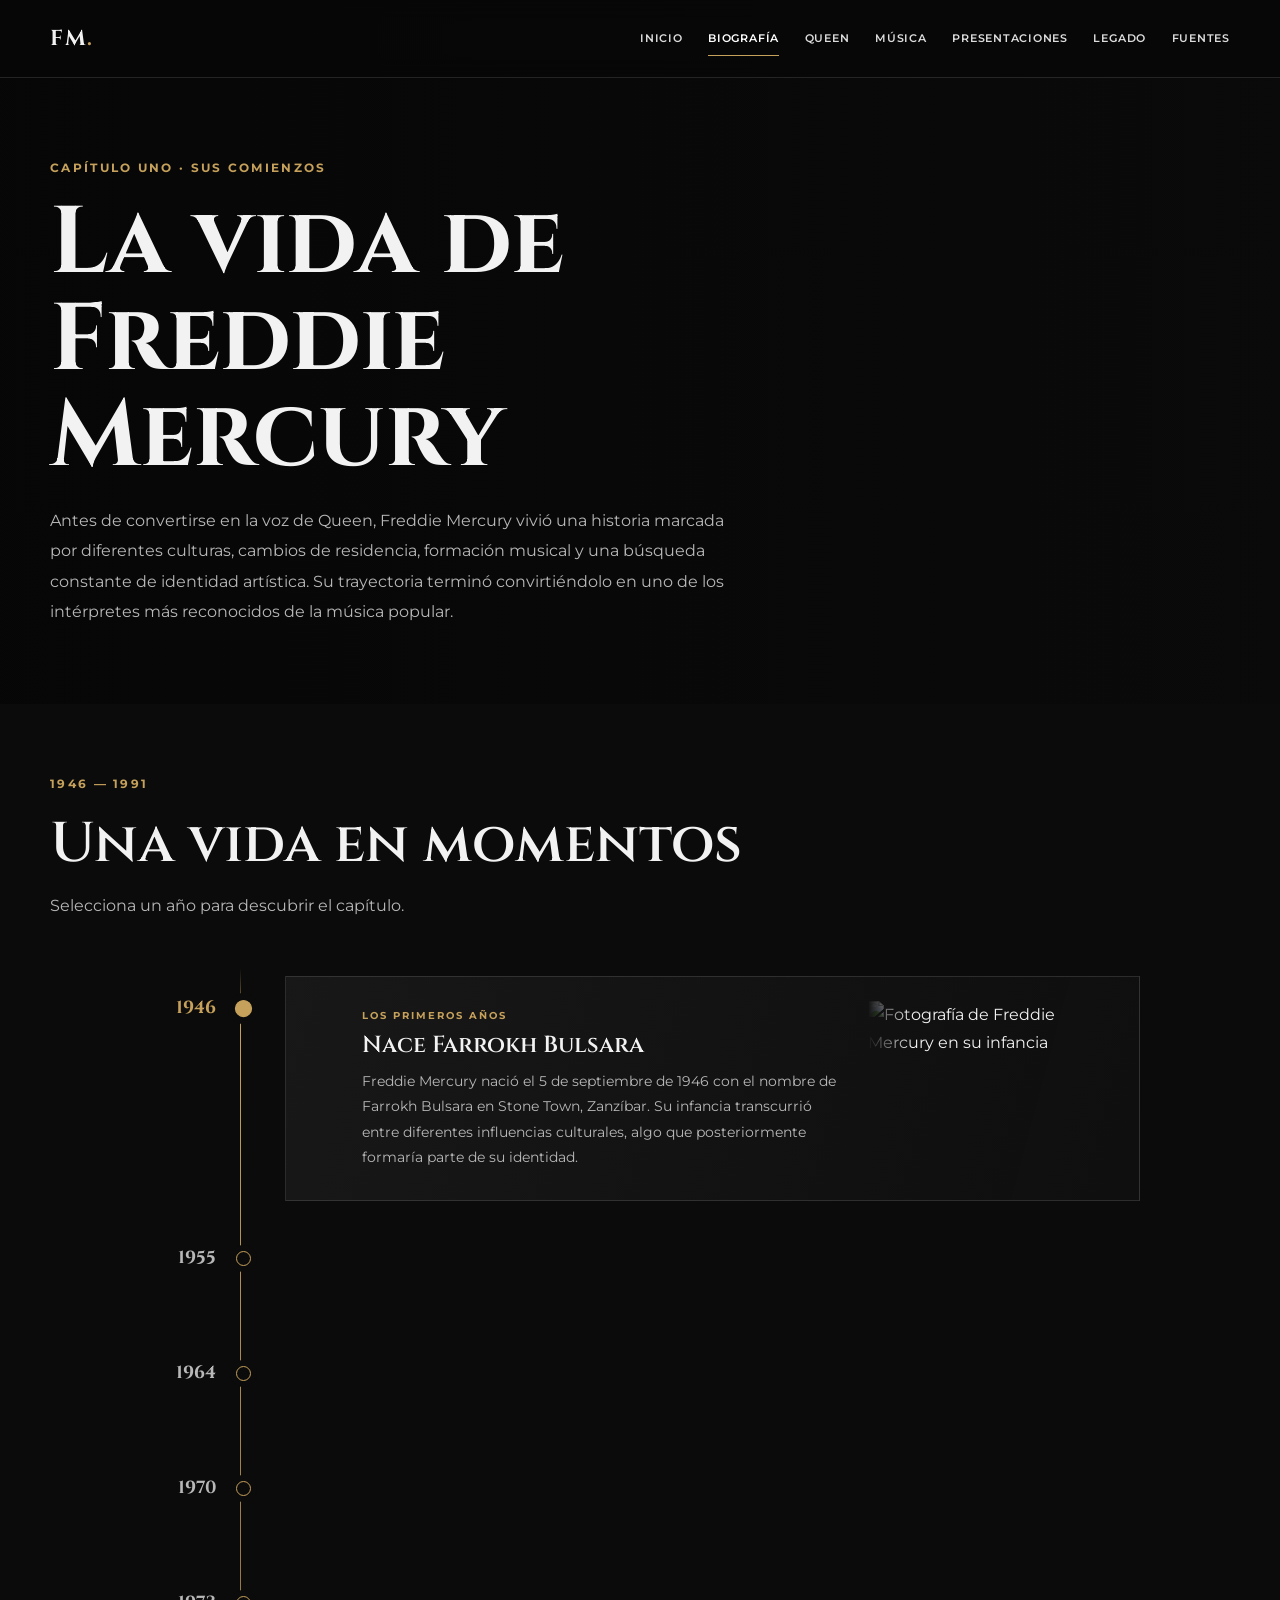
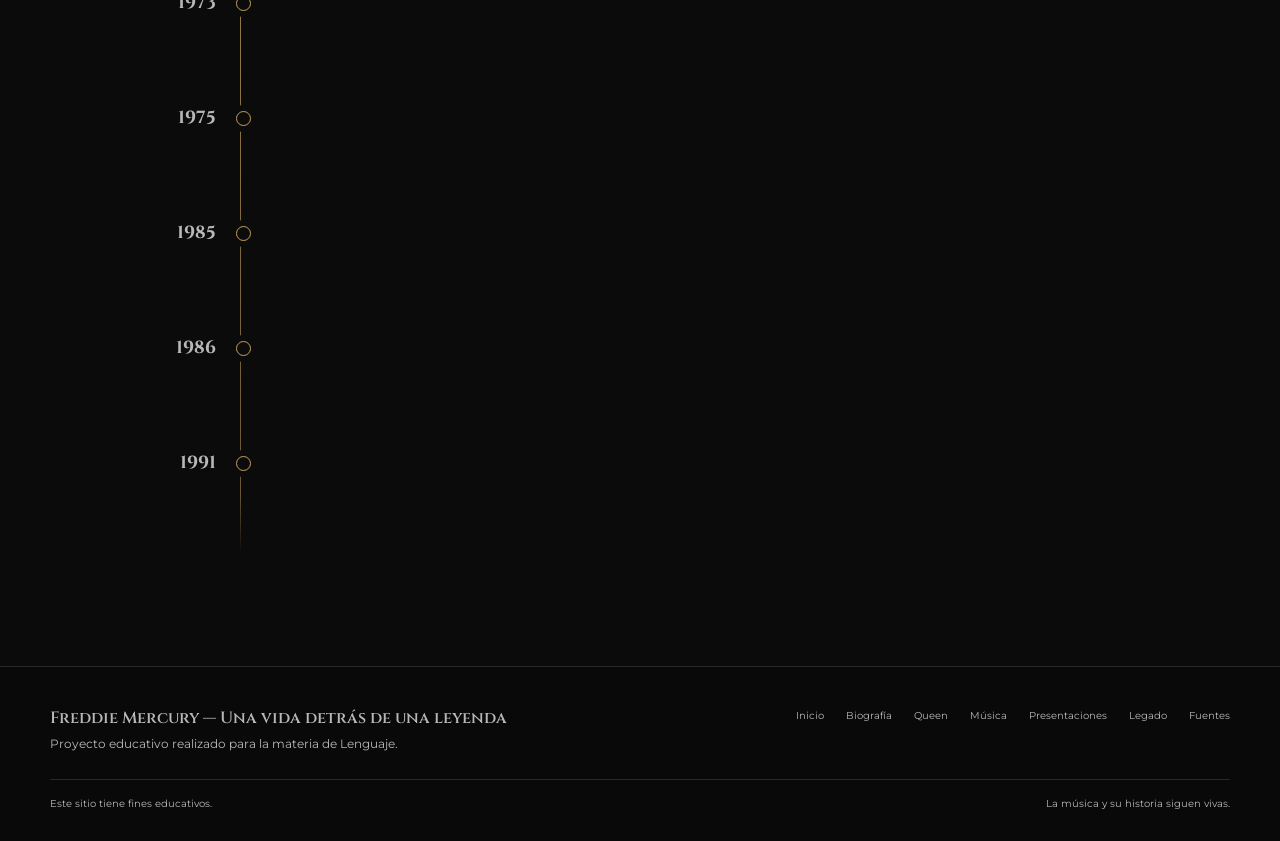
==== pages/biografia.html @ da87c364 "pagina web blog" ====
<!doctype html>
<html lang="es"><head><meta charset="utf-8"><meta name="viewport" content="width=device-width, initial-scale=1"><meta name="description" content="Línea de tiempo de la vida de Freddie Mercury."><meta name="theme-color" content="#0b0b0b"><title>Biografía — Freddie Mercury</title>
<link rel="preconnect" href="https://fonts.googleapis.com"><link rel="preconnect" href="https://fonts.gstatic.com" crossorigin><link href="https://fonts.googleapis.com/css2?family=Cinzel:wght@500;600;700&family=Montserrat:wght@400;500;600;700&display=swap" rel="stylesheet"><link rel="stylesheet" href="../css/styles.css"><script src="../js/main.js" defer></script></head>
<body><header class="site-header"><a class="brand" href="../index.html" aria-label="Freddie Mercury, inicio">FM<span>.</span></a><div data-site-nav></div></header><main>
<section class="page-hero biography-bg"><div class="page-heading reveal"><p class="eyebrow">Capítulo uno · Sus comienzos</p><h1>La vida de<br>Freddie Mercury</h1><p>Antes de convertirse en la voz de Queen, Freddie Mercury vivió una historia marcada por diferentes culturas, cambios de residencia, formación musical y una búsqueda constante de identidad artística. Su trayectoria terminó convirtiéndolo en uno de los intérpretes más reconocidos de la música popular.</p></div></section>
<section class="section-wrap timeline-section"><div class="section-heading reveal"><p class="eyebrow">1946 — 1991</p><h2>Una vida en momentos</h2><p>Selecciona un año para descubrir el capítulo.</p></div><div class="timeline" data-timeline>
<article class="timeline-item active" id="year-1946"><button class="timeline-year" aria-expanded="true" aria-controls="story-1946"><span>1946</span><i></i></button><div class="timeline-card" id="story-1946"><div><p class="eyebrow">Los primeros años</p><h3>Nace Farrokh Bulsara</h3><p>Freddie Mercury nació el 5 de septiembre de 1946 con el nombre de Farrokh Bulsara en Stone Town, Zanzíbar. Su infancia transcurrió entre diferentes influencias culturales, algo que posteriormente formaría parte de su identidad.</p></div><img src="https://encrypted-tbn0.gstatic.com/images?q=tbn:ANd9GcTuv9J-8vwOEw9j9x32answrIdRRxtMVS_OIFFk7UkmCzUYGKcxBehm8kA&amp;s=10" alt="Fotografía de Freddie Mercury en su infancia" loading="lazy"></div></article>
<article class="timeline-item" id="year-1955"><button class="timeline-year" aria-expanded="false" aria-controls="story-1955"><span>1955</span><i></i></button><div class="timeline-card" id="story-1955"><div><p class="eyebrow">La música comienza</p><h3>Comienza su formación musical</h3><p>Durante su infancia comenzó a desarrollar sus capacidades musicales y recibió formación en piano. La música comenzó a ocupar un lugar importante en su vida y posteriormente se convirtió en una de las bases de su carrera artística.</p></div><img src="https://encrypted-tbn0.gstatic.com/images?q=tbn:ANd9GcTuv9J-8vwOEw9j9x32answrIdRRxtMVS_OIFFk7UkmCzUYGKcxBehm8kA&amp;s=10" alt="Freddie Mercury durante su niñez" loading="lazy"></div></article>
<article class="timeline-item" id="year-1964"><button class="timeline-year" aria-expanded="false" aria-controls="story-1964"><span>1964</span><i></i></button><div class="timeline-card" id="story-1964"><div><p class="eyebrow">Un nuevo comienzo</p><h3>Su familia se establece en Inglaterra</h3><p>La familia Bulsara se trasladó a Inglaterra. Este cambio sería fundamental para el futuro de Freddie, ya que allí entraría en contacto con una escena musical que le permitiría desarrollar progresivamente su carrera.</p></div><img src="https://i.pinimg.com/736x/26/9d/c4/269dc4334ac54cd4ecaa80ecb3d7bc37.jpg" alt="Freddie Mercury junto a su familia" loading="lazy"></div></article>
<article class="timeline-item" id="year-1970"><button class="timeline-year" aria-expanded="false" aria-controls="story-1970"><span>1970</span><i></i></button><div class="timeline-card" id="story-1970"><div><p class="eyebrow">Una banda toma forma</p><h3>Nace Queen</h3><p>Freddie Mercury se incorporó al proyecto musical formado alrededor de Brian May y Roger Taylor. La agrupación adoptó finalmente el nombre Queen, iniciando una de las historias más importantes del rock.</p></div><img src="https://cloudfront-us-east-1.images.arcpublishing.com/infobae/IU46VWJWFNFFJIG2XIALBLRCHU.jpg" alt="Queen en sus primeros años" loading="lazy"></div></article>
<article class="timeline-item" id="year-1973"><button class="timeline-year" aria-expanded="false" aria-controls="story-1973"><span>1973</span><i></i></button><div class="timeline-card" id="story-1973"><div><p class="eyebrow">El comienzo discográfico</p><h3>Primer álbum</h3><p>Queen publicó su primer álbum de estudio, titulado <em>Queen</em>. El lanzamiento marcó el comienzo de su carrera discográfica y permitió que la banda comenzara a construir una identidad musical propia.</p></div><img src="https://encrypted-tbn0.gstatic.com/images?q=tbn:ANd9GcT2sAYdNhcBcxao5I2T9Xn78HWLhpvCE22-1MF_5GREaBDpSTPDvWKkpMo&amp;s=10" alt="Imagen relacionada con el primer álbum de Queen" loading="lazy"></div></article>
<article class="timeline-item" id="year-1975"><button class="timeline-year" aria-expanded="false" aria-controls="story-1975"><span>1975</span><i></i></button><div class="timeline-card" id="story-1975"><div><p class="eyebrow">Una composición única</p><h3>Bohemian Rhapsody</h3><p>Queen publicó <em>Bohemian Rhapsody</em>, una composición de estructura poco convencional que combinaba diferentes estilos musicales. La canción se convirtió en uno de los mayores éxitos de la banda y en una de las obras más reconocidas asociadas con Freddie Mercury.</p></div><img src="https://i.ytimg.com/vi/fJ9rUzIMcZQ/hqdefault.jpg" alt="Queen en la portada del video de Bohemian Rhapsody" loading="lazy"></div></article>
<article class="timeline-item" id="year-1985"><button class="timeline-year" aria-expanded="false" aria-controls="story-1985"><span>1985</span><i></i></button><div class="timeline-card" id="story-1985"><div><p class="eyebrow">Wembley · Live Aid</p><h3>Una actuación inolvidable</h3><p>Queen participó en Live Aid en el estadio de Wembley. La actuación de aproximadamente 21 minutos se convirtió en uno de los momentos más recordados de la historia de la banda y destacó especialmente por la capacidad de Freddie para conectar con el público.</p></div><img src="https://guitar.com/wp-content/uploads/2023/01/Queen-Live-Aid-Concert@2000x1500.jpg" alt="Freddie Mercury actuando con Queen en Live Aid" loading="lazy"></div></article>
<article class="timeline-item" id="year-1986"><button class="timeline-year" aria-expanded="false" aria-controls="story-1986"><span>1986</span><i></i></button><div class="timeline-card" id="story-1986"><div><p class="eyebrow">Magic Tour</p><h3>Último concierto con Queen</h3><p>Queen realizó su última gira con Freddie Mercury. La última presentación de aquella gira tuvo lugar en Knebworth Park. Después de esta etapa, Freddie no volvería a realizar otra gira de conciertos con Queen.</p></div><img src="https://encrypted-tbn0.gstatic.com/images?q=tbn:ANd9GcRKRhQ-lppSRh1DiRWNTt7oB8jzw0AWUL5Ad1u2-IH9EVQwreqCIHTACNQ&amp;s=10" alt="Queen durante su última gira con Freddie Mercury" loading="lazy"></div></article>
<article class="timeline-item" id="year-1991"><button class="timeline-year" aria-expanded="false" aria-controls="story-1991"><span>1991</span><i></i></button><div class="timeline-card" id="story-1991"><div><p class="eyebrow">La huella permanece</p><h3>Fallece Freddie Mercury</h3><p>Freddie Mercury falleció el 24 de noviembre de 1991 en Londres. Su muerte puso fin a su vida, pero no a su influencia. Su música y su figura continuaron alcanzando nuevas generaciones.</p></div><img src="https://www.infobae.com/resizer/v2/https%3A%2F%2Fs3.amazonaws.com%2Farc-wordpress-client-uploads%2Finfobae-wp%2Fwp-content%2Fuploads%2F2019%2F09%2F02141523%2FFreddie-Mercury-en-el-jardin-de-su-mansion-en-Londres-1920-1.jpg?auth=6a0482cc2444c675bcfed53c2877113beccd6bb50302d65e747da6fe67dc6026&amp;smart=true&amp;width=1200&amp;height=900&amp;quality=85" alt="Freddie Mercury en el jardín de su casa en Londres" loading="lazy"></div></article>
</div></section></main><div data-site-footer></div></body></html>
---- css/styles.css ----
/* RESET */
*,*::before,*::after{box-sizing:border-box}html{scroll-behavior:smooth;scroll-padding-top:90px}body{margin:0;background:#0b0b0b;color:#f2f2f2;font-family:'Montserrat',Arial,sans-serif;font-size:16px;line-height:1.75}img{display:block;max-width:100%}button,a{font:inherit}a{color:inherit;text-decoration:none}button{color:inherit}::selection{background:#c6a15b;color:#0b0b0b}
/* VARIABLES */
:root{--bg-main:#0b0b0b;--bg-secondary:#151515;--bg-card:rgba(20,20,20,.88);--text-main:#f2f2f2;--text-muted:#b8b8b8;--white:#fff;--accent:#c6a15b;--border:rgba(255,255,255,.12);--header-height:78px;--serif:'Cinzel',Georgia,serif;--sans:'Montserrat',Arial,sans-serif;--content:1180px}
/* GLOBAL */
.section-wrap{width:min(var(--content),calc(100% - 64px));margin-inline:auto;padding-block:112px}.eyebrow{color:var(--accent);font-size:.72rem;font-weight:700;letter-spacing:.2em;text-transform:uppercase;margin:0 0 18px}.section-heading{max-width:720px;margin-bottom:48px}.section-heading h2,.queen-copy h2{font:600 clamp(2rem,4.5vw,3.5rem)/1.15 var(--serif);margin:0 0 16px}.section-heading>p:last-child{color:var(--text-muted);margin:0}.button{display:inline-flex;align-items:center;justify-content:center;gap:18px;min-height:52px;padding:12px 22px;border:1px solid transparent;text-transform:uppercase;letter-spacing:.09em;font-size:.72rem;font-weight:700;transition:background .25s,border-color .25s,color .25s,transform .25s}.button:hover{transform:translateY(-2px)}.button-primary{background:var(--accent);color:#111}.button-primary:hover{background:#ddbd7d}.button-outline{border-color:rgba(198,161,91,.6);color:var(--accent)}.button-outline:hover{background:var(--accent);color:#111}.text-link{display:inline-flex;gap:10px;align-items:center;color:var(--accent);font-size:.78rem;font-weight:700;letter-spacing:.04em}.text-link span{transition:transform .2s}.text-link:hover span{transform:translate(3px,-3px)}.sr-only{position:absolute;width:1px;height:1px;padding:0;margin:-1px;overflow:hidden;clip:rect(0,0,0,0);white-space:nowrap;border:0}
/* TYPOGRAPHY */
h1,h2,h3,p{margin-top:0}h1,h2,h3{font-family:var(--serif);font-weight:600;line-height:1.15}p{color:var(--text-muted)}
/* NAVBAR */
.site-header{height:var(--header-height);position:fixed;inset:0 0 auto;z-index:10;display:flex;align-items:center;justify-content:space-between;padding:0 max(32px,calc((100vw - var(--content))/2));border-bottom:1px solid rgba(255,255,255,.12);background:rgba(8,8,8,.72);backdrop-filter:blur(12px)}.brand{font:700 1.35rem var(--serif);letter-spacing:.08em}.brand span{color:var(--accent)}.site-nav{display:flex;align-items:center;gap:clamp(14px,2vw,30px)}.site-nav a{position:relative;color:#ddd;font-size:.68rem;font-weight:600;letter-spacing:.07em;text-transform:uppercase;padding-block:10px;transition:color .2s}.site-nav a::after{content:"";position:absolute;left:0;right:100%;bottom:2px;height:1px;background:var(--accent);transition:right .25s}.site-nav a:hover,.site-nav a[aria-current="page"]{color:var(--white)}.site-nav a:hover::after,.site-nav a[aria-current="page"]::after{right:0}.menu-toggle{display:none;width:46px;height:46px;border:1px solid var(--border);background:transparent;cursor:pointer;align-items:center;justify-content:center;flex-direction:column;gap:5px}.menu-toggle span{width:19px;height:1px;background:white;transition:transform .2s,opacity .2s}.menu-toggle[aria-expanded="true"] span:first-child{transform:translateY(3px) rotate(45deg)}.menu-toggle[aria-expanded="true"] span:nth-child(2){opacity:0}.menu-toggle[aria-expanded="true"] span:last-child{transform:translateY(-9px) rotate(-45deg)}
/* HERO */
.full-bleed{min-height:100svh}.hero{position:relative;isolation:isolate;display:flex;align-items:center;padding:calc(var(--header-height) + 70px) max(32px,calc((100vw - var(--content))/2)) 100px;background-image:linear-gradient(90deg,rgba(5,5,5,.88) 0%,rgba(5,5,5,.60) 44%,rgba(5,5,5,.14) 100%),linear-gradient(0deg,rgba(5,5,5,.42),transparent 40%),url('https://w.wallhaven.cc/full/47/wallhaven-47jxp3.jpg');background-size:cover;background-position:center 36%}.hero-content{max-width:650px}.hero h1{font:700 clamp(4rem,8vw,7.1rem)/.98 var(--serif);letter-spacing:.025em;margin:0}.hero-subtitle{color:var(--white);font:500 clamp(1.15rem,2vw,1.55rem) var(--serif);margin:24px 0 16px}.hero-copy{max-width:570px;font-size:1rem;line-height:1.9;margin-bottom:28px;color:#d0d0d0}.scroll-cue{position:absolute;bottom:32px;left:50%;transform:translateX(-50%);display:flex;align-items:center;gap:12px;color:#ddd;font-size:.63rem;letter-spacing:.12em;text-transform:uppercase}.scroll-cue span{height:34px;width:20px;border:1px solid rgba(255,255,255,.65);border-radius:20px;position:relative}.scroll-cue span::after{content:"";position:absolute;top:6px;left:8px;width:2px;height:6px;background:var(--accent);animation:scroll-dot 1.5s infinite}.home-intro{padding-block:100px 120px}.home-intro h2{font:600 clamp(2.2rem,5vw,4.1rem)/1.15 var(--serif);margin-bottom:18px}.home-intro>p:not(.eyebrow){max-width:630px}.journey-links{display:grid;grid-template-columns:repeat(5,1fr);margin-top:48px;border-top:1px solid var(--border);border-bottom:1px solid var(--border)}.journey-links a{padding:22px 16px 22px 0;border-right:1px solid var(--border);font:500 .9rem var(--serif);display:grid;gap:8px;transition:color .2s,background .2s}.journey-links a:not(:first-child){padding-left:16px}.journey-links a:last-child{border:0}.journey-links a:hover{color:var(--accent);background:rgba(255,255,255,.025)}.journey-links span{color:var(--accent);font:700 .65rem var(--sans);letter-spacing:.12em}.journey-links b{font:400 1rem var(--sans);color:var(--accent)}
/* PAGE HERO */
.page-hero{min-height:620px;display:flex;align-items:flex-end;position:relative;isolation:isolate;padding:calc(var(--header-height) + 80px) max(32px,calc((100vw - var(--content))/2)) 76px;background-size:cover;background-position:center 38%}.page-hero::before{content:"";position:absolute;z-index:-1;inset:0;background:linear-gradient(90deg,rgba(6,6,6,.9),rgba(6,6,6,.46) 65%,rgba(6,6,6,.25)),linear-gradient(0deg,#0b0b0b 0%,transparent 45%)}.page-heading{max-width:800px}.page-heading h1{font:700 clamp(3.5rem,7.4vw,6.2rem)/1.02 var(--serif);margin:0 0 20px}.page-heading>p:last-child{max-width:680px;font-size:1rem;line-height:1.9;margin:0}.biography-bg{background-image:url('https://w.wallhaven.cc/full/47/wallhaven-47jxp3.jpg')}.queen-bg{background-image:url('https://w.wallhaven.cc/full/p2/wallhaven-p2gylm.jpg')}.music-bg{background-image:url('https://w.wallhaven.cc/full/5d/wallhaven-5d8y69.png')}.performance-bg{background-image:url('https://wallpapercave.com/wp/wp6620627.jpg')}.legacy-bg{background-image:url('https://w.wallhaven.cc/full/yj/wallhaven-yjrqwd.png')}.sources-bg{background-image:url('https://w.wallhaven.cc/full/47/wallhaven-47jxp3.jpg')}
/* TIMELINE */
.timeline-section{padding-top:70px}.timeline{position:relative;max-width:1000px;margin:0 auto;padding:8px 0}.timeline::before{content:"";position:absolute;top:0;bottom:0;left:100px;width:1px;background:linear-gradient(transparent,var(--accent) 5%,rgba(198,161,91,.5) 95%,transparent)}.timeline-item{position:relative;padding:0 0 25px 0;min-height:115px}.timeline-year{position:absolute;z-index:1;top:20px;left:0;width:111px;display:flex;align-items:center;justify-content:flex-end;gap:20px;border:0;background:none;padding:0 0 0 0;text-align:right;cursor:pointer}.timeline-year span{font:700 1.1rem var(--serif);color:var(--text-muted);transition:color .2s}.timeline-year i{flex:none;width:15px;height:15px;border:1px solid var(--accent);border-radius:50%;background:#0b0b0b;box-shadow:0 0 0 6px #0b0b0b;transition:background .2s,transform .2s}.timeline-year:hover span,.timeline-item.active .timeline-year span{color:var(--accent)}.timeline-item.active .timeline-year i{background:var(--accent);transform:scale(1.15)}.timeline-card{display:grid;grid-template-columns:1fr 245px;gap:28px;align-items:center;margin-left:145px;padding:0 26px;border:1px solid transparent;background:transparent;opacity:0;max-height:0;overflow:hidden;transform:translateY(-7px);transition:opacity .3s,transform .3s,max-height .35s,padding .3s,margin .3s}.timeline-item.active .timeline-card{opacity:1;max-height:380px;padding:24px 26px 24px 76px;border-color:var(--border);background:linear-gradient(105deg,rgba(24,24,24,.95),rgba(15,15,15,.85));transform:translateY(0)}.timeline-card .eyebrow{margin-bottom:8px;font-size:.63rem}.timeline-card h3{font-size:1.45rem;margin-bottom:10px}.timeline-card p:not(.eyebrow){font-size:.88rem;line-height:1.8;margin:0}.timeline-card img{height:175px;width:100%;object-fit:cover;filter:saturate(.78);mask-image:linear-gradient(90deg,transparent 0%,#000 18%,#000 82%,transparent 100%);-webkit-mask-image:linear-gradient(90deg,transparent 0%,#000 18%,#000 82%,transparent 100%)}
/* QUEEN */
.queen-section{padding-top:76px}.queen-layout{display:grid;grid-template-columns:.95fr 1.05fr;gap:70px;align-items:center}.queen-copy>p:not(.eyebrow){line-height:1.95}.queen-copy h2{margin-bottom:24px}.member-hint{font-size:.82rem;border-left:1px solid var(--accent);padding-left:14px;margin-top:28px}.member-grid{display:grid;grid-template-columns:repeat(2,minmax(125px,1fr));gap:25px 38px;max-width:390px;margin:0 auto 30px}.member-button{border:0;background:none;padding:0;display:grid;justify-items:center;gap:10px;cursor:pointer}.member-portrait{display:block;width:clamp(118px,13vw,164px);aspect-ratio:1;border-radius:50%;overflow:hidden;border:1px solid rgba(255,255,255,.35);box-shadow:0 12px 30px #0008;position:relative;transition:transform .25s,border-color .25s,box-shadow .25s}.member-portrait::after{content:"";position:absolute;inset:0;background:linear-gradient(145deg,rgba(255,255,255,.04),rgba(0,0,0,.45));transition:background .25s}.member-portrait img{width:100%;height:100%;object-fit:cover;filter:grayscale(.52) contrast(1.08);transition:filter .25s,transform .35s}.member-button:hover .member-portrait,.member-button.active .member-portrait{transform:translateY(-4px);border-color:var(--accent);box-shadow:0 12px 36px #000,0 0 0 4px rgba(198,161,91,.12)}.member-button:hover .member-portrait img,.member-button.active .member-portrait img{filter:grayscale(.12) contrast(1.08);transform:scale(1.04)}.member-name{font:600 .82rem var(--serif);letter-spacing:.1em;text-transform:uppercase;color:#ddd}.member-button.active .member-name{color:var(--accent)}.member-card{display:grid;grid-template-columns:140px 1fr;gap:22px;align-items:center;max-width:570px;margin:0 auto;padding:20px;background:var(--bg-card);border:1px solid var(--border);animation:card-in .32s ease both}.member-card>img{width:140px;height:155px;object-fit:cover;filter:saturate(.78)}.member-card .eyebrow{font-size:.62rem;margin-bottom:7px}.member-card h3{font-size:1.4rem;margin:0 0 8px}.member-card p:last-child{font-size:.8rem;line-height:1.7;margin:0}
/* MUSIC */
.music-section{padding-top:74px}.music-grid{display:grid;grid-template-columns:repeat(4,minmax(0,1fr));gap:16px}.music-card{min-height:275px;position:relative;padding:28px 23px;background:linear-gradient(145deg,rgba(35,35,35,.94),rgba(17,17,17,.96));border:1px solid var(--border);display:flex;flex-direction:column;justify-content:space-between;transition:transform .25s,border-color .25s}.music-card:hover{transform:translateY(-5px);border-color:rgba(198,161,91,.55)}.track-number{font:600 1.65rem var(--serif);color:var(--accent);opacity:.85}.music-card h2{font-size:1.15rem;margin:12px 0 12px}.music-card p{font-size:.78rem;line-height:1.75;margin-bottom:22px}.music-card .text-link{margin-top:auto;font-size:.67rem;text-transform:uppercase}
/* PERFORMANCES */
.performance-section{padding-top:76px}.performance-grid{display:grid;grid-template-columns:repeat(4,1fr);gap:14px;margin-bottom:80px}.feature-card{padding:25px 22px;border:1px solid var(--border);background:rgba(22,22,22,.75)}.feature-card>span{font:600 .8rem var(--serif);color:var(--accent)}.feature-card h3{font-size:1.35rem;margin:22px 0 10px}.feature-card p{font-size:.82rem;line-height:1.8;margin:0}.live-aid-card{display:grid;grid-template-columns:.9fr 1.1fr;background:#151515;border:1px solid rgba(198,161,91,.35);min-height:500px}.live-aid-image{background:url('https://guitar.com/wp-content/uploads/2023/01/Queen-Live-Aid-Concert@2000x1500.jpg') center/cover;min-height:350px;position:relative}.live-aid-image::after{content:"";position:absolute;inset:0;background:linear-gradient(90deg,transparent 55%,#151515)}.live-aid-copy{padding:42px 42px 40px 18px}.live-aid-copy h2{font-size:2.3rem;margin-bottom:15px}.live-aid-copy h2 span{color:var(--accent);font-size:1.15rem}.live-aid-copy>p:not(.eyebrow){font-size:.88rem;line-height:1.85}.live-aid-copy h3{font:600 .9rem var(--sans);margin:23px 0 10px}.song-list{display:grid;grid-template-columns:1fr 1fr;gap:4px 20px;list-style:none;margin:0 0 24px;padding:0;color:var(--text-muted);font-size:.78rem}.song-list li::before{content:"— ";color:var(--accent)}
/* LEGACY */
.legacy-section{padding-top:76px}.legacy-grid{display:grid;grid-template-columns:repeat(3,1fr);gap:15px}.legacy-card{padding:30px 27px;min-height:225px;border:1px solid var(--border);background:linear-gradient(145deg,#191919,#111)}.legacy-mark{color:var(--accent);font-size:1.4rem}.legacy-card h2{font-size:1.15rem;margin:21px 0 10px}.legacy-card p{font-size:.82rem;line-height:1.8;margin:0}.legacy-quote{margin-top:74px;padding:65px 30px;text-align:center;border-top:1px solid var(--border);border-bottom:1px solid var(--border);background:radial-gradient(ellipse at center,rgba(198,161,91,.09),transparent 70%)}.legacy-quote blockquote{font:600 clamp(2rem,5vw,3.7rem)/1.3 var(--serif);margin:0 auto 18px}.legacy-quote>p:last-child{max-width:600px;margin:0 auto}
/* SOURCES */
.sources-section{padding-top:65px}.sources-list{border-top:1px solid var(--border)}.source-item{padding:26px 0;border-bottom:1px solid var(--border);display:flex;align-items:center;justify-content:space-between;gap:30px}.source-item .eyebrow{font-size:.6rem;margin-bottom:8px}.source-item h2{font:600 1.15rem var(--serif);margin:0 0 5px}.source-item p:not(.eyebrow){font-size:.82rem;margin:0}.source-note{font-size:.78rem;margin-top:25px}
/* FOOTER */
.site-footer{border-top:1px solid var(--border);background:#090909;padding:40px max(32px,calc((100vw - var(--content))/2)) 28px}.footer-main{display:flex;align-items:flex-start;justify-content:space-between;gap:40px}.footer-title{font:600 1.02rem var(--serif);margin-bottom:5px}.footer-copy{font-size:.72rem;margin:0}.footer-nav{display:flex;flex-wrap:wrap;justify-content:flex-end;gap:9px 22px;max-width:560px}.footer-nav a{font-size:.65rem;color:var(--text-muted);transition:color .2s}.footer-nav a:hover{color:var(--accent)}.footer-bottom{display:flex;justify-content:space-between;border-top:1px solid var(--border);margin-top:25px;padding-top:15px;color:#777;font-size:.63rem}.footer-bottom p{margin:0;font-size:inherit}
/* ANIMATIONS */
.reveal{opacity:0;transform:translateY(16px);transition:opacity .65s ease,transform .65s ease}.reveal.is-visible{opacity:1;transform:translateY(0)}@keyframes scroll-dot{0%{opacity:0;transform:translateY(0)}35%{opacity:1}100%{opacity:0;transform:translateY(13px)}}@keyframes card-in{from{opacity:0;transform:translateY(8px)}to{opacity:1;transform:translateY(0)}}
/* RESPONSIVE */
@media(max-width:1100px){.site-nav{gap:13px}.site-nav a{font-size:.6rem}.queen-layout{gap:40px}.music-grid{grid-template-columns:repeat(2,minmax(0,1fr))}.timeline-card{grid-template-columns:1fr 210px}.performance-grid{grid-template-columns:repeat(2,1fr)}}
@media(max-width:820px){:root{--header-height:70px}.section-wrap{width:calc(100% - 48px);padding-block:84px}.site-header{padding-inline:24px}.menu-toggle{display:flex}.site-nav{display:none;position:absolute;top:calc(var(--header-height) - 1px);left:0;right:0;background:rgba(10,10,10,.98);padding:12px 24px 22px;border-bottom:1px solid var(--border);flex-direction:column;align-items:stretch;gap:0}.site-nav.is-open{display:flex}.site-nav a{font-size:.76rem;padding:12px 0}.site-nav a::after{display:none}.hero{padding-inline:8vw;background-position:59% center}.hero-content{max-width:570px}.hero h1{font-size:clamp(4rem,11vw,6rem)}.page-hero{min-height:560px;padding-inline:7vw}.journey-links{grid-template-columns:repeat(2,1fr)}.journey-links a:nth-child(2n){border-right:0;padding-left:16px}.journey-links a:last-child{grid-column:span 2;border-top:1px solid var(--border);padding-left:0}.queen-layout{grid-template-columns:1fr;gap:40px}.queen-copy{max-width:700px}.member-grid{max-width:450px}.member-portrait{width:clamp(130px,23vw,175px)}.live-aid-card{grid-template-columns:1fr}.live-aid-image{min-height:300px}.live-aid-image::after{background:linear-gradient(0deg,#151515,transparent 40%)}.live-aid-copy{padding:15px 30px 32px}.legacy-grid{grid-template-columns:repeat(2,1fr)}.footer-main{flex-direction:column}.footer-nav{justify-content:flex-start}}
@media(max-width:560px){body{font-size:15px}.section-wrap{width:calc(100% - 38px);padding-block:68px}.hero{min-height:92svh;padding:calc(var(--header-height) + 55px) 24px 100px;background-position:62% center;background-image:linear-gradient(90deg,rgba(5,5,5,.83),rgba(5,5,5,.45)),linear-gradient(0deg,rgba(5,5,5,.62),transparent 50%),url('https://w.wallhaven.cc/full/47/wallhaven-47jxp3.jpg')}.hero h1{font-size:clamp(3.3rem,14vw,4.5rem)}.hero-copy{font-size:.88rem;line-height:1.8}.scroll-cue{left:24px;transform:none}.home-intro h2{font-size:2rem}.journey-links{margin-top:32px}.journey-links a{font-size:.78rem;padding-block:17px}.page-hero{min-height:510px;padding:calc(var(--header-height) + 70px) 22px 52px;background-position:58% center}.page-heading h1{font-size:clamp(2.8rem,12vw,4rem)}.page-heading>p:last-child{font-size:.88rem}.timeline-section{padding-top:55px}.timeline::before{left:45px}.timeline-item{min-height:90px;padding-bottom:20px}.timeline-year{top:12px;width:91px;justify-content:flex-end;gap:18px}.timeline-year span{font-size:.94rem}.timeline-year i{width:13px;height:13px}.timeline-card{margin-left:0;padding:0 18px;grid-template-columns:1fr;gap:17px}.timeline-item.active .timeline-card{padding:65px 18px 18px;max-height:700px}.timeline-card img{grid-row:1;height:180px;mask-image:linear-gradient(0deg,transparent 0%,#000 18%,#000 85%,transparent 100%);-webkit-mask-image:linear-gradient(0deg,transparent 0%,#000 18%,#000 85%,transparent 100%)}.timeline-card>div{grid-row:2}.timeline-card h3{font-size:1.25rem}.timeline-card p:not(.eyebrow){font-size:.82rem}.music-grid{grid-template-columns:1fr;gap:12px}.music-card{min-height:238px;padding:24px}.music-card h2{font-size:1.2rem}.performance-grid{grid-template-columns:1fr 1fr;gap:10px;margin-bottom:55px}.feature-card{padding:19px 16px}.feature-card h3{font-size:1.12rem;margin:17px 0 8px}.feature-card p{font-size:.75rem}.live-aid-image{min-height:220px}.live-aid-copy{padding:10px 20px 25px}.live-aid-copy h2{font-size:1.8rem}.song-list{font-size:.72rem;gap:5px 12px}.legacy-grid{grid-template-columns:1fr}.legacy-card{min-height:0;padding:25px}.legacy-quote{margin-top:50px;padding:48px 10px}.source-item{align-items:flex-start;flex-direction:column;gap:16px}.source-item .button{width:100%;min-height:48px}.footer-main{gap:25px}.footer-nav{gap:8px 16px}.footer-bottom{gap:14px;flex-direction:column}.member-grid{gap:20px 14px}.member-card{grid-template-columns:90px 1fr;gap:14px;padding:14px}.member-card>img{width:90px;height:125px}.member-card h3{font-size:1.14rem}.member-card p:last-child{font-size:.74rem}}
@media(prefers-reduced-motion:reduce){html{scroll-behavior:auto}*,*::before,*::after{animation-duration:.01ms!important;animation-iteration-count:1!important;transition-duration:.01ms!important}.reveal{opacity:1;transform:none}}
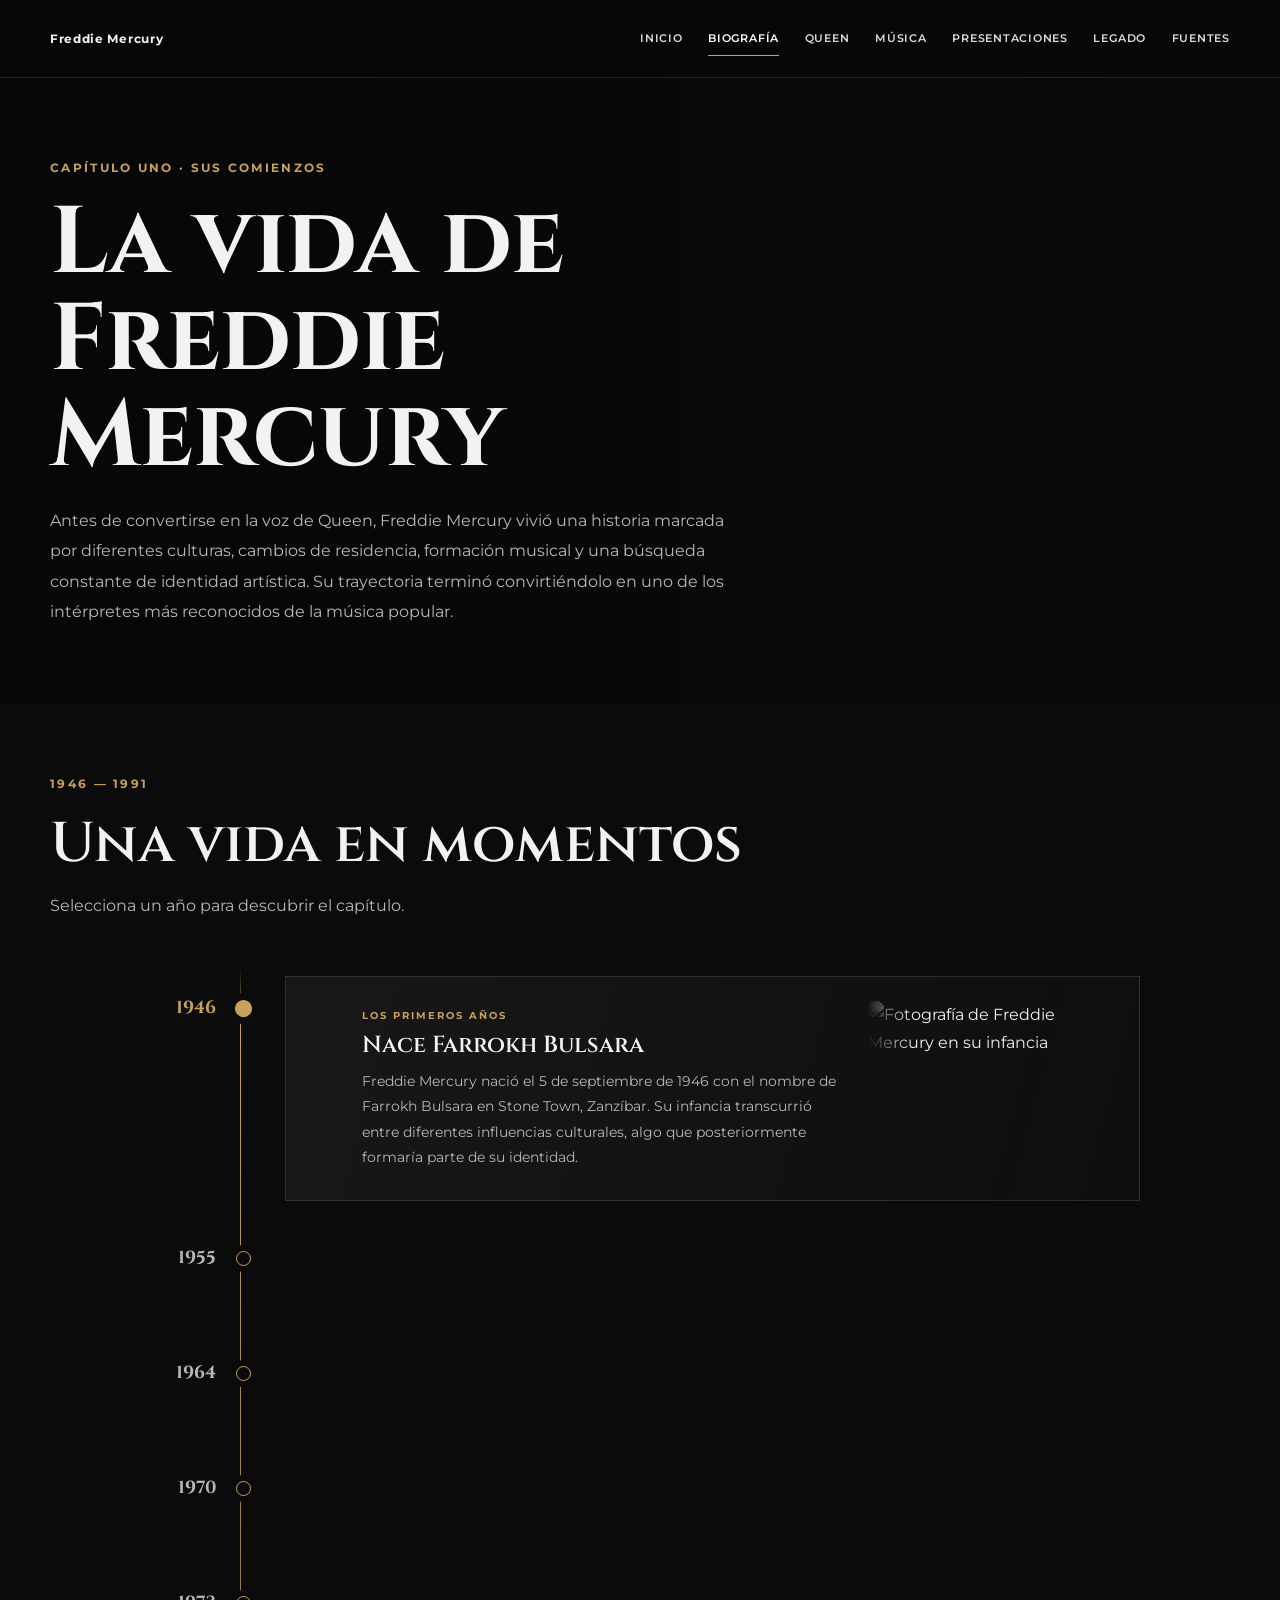
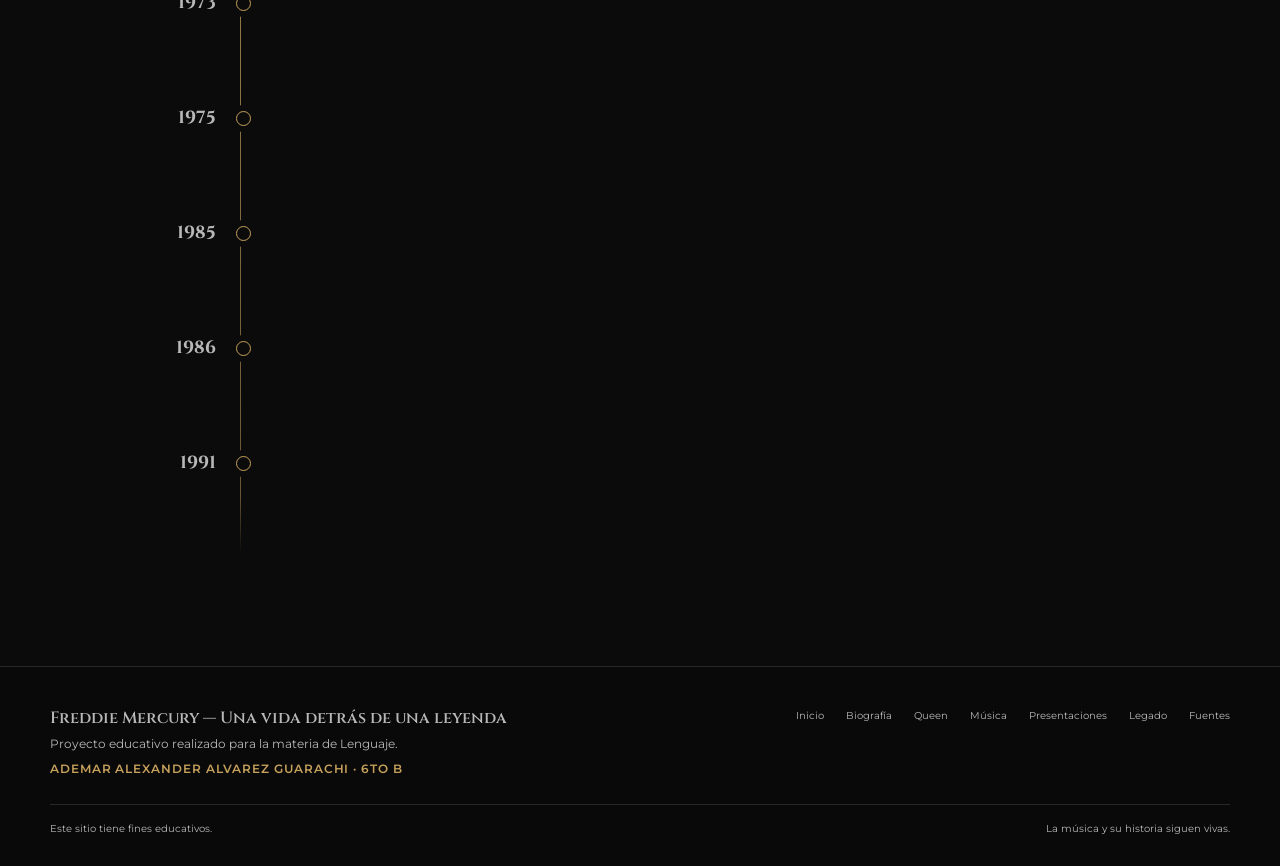
==== commit 952e2216: "CAMBIOS MENORES EN EL NOMBRE" ====
--- a/pages/biografia.html
+++ b/pages/biografia.html
@@ -1,7 +1,7 @@
 <!doctype html>
 <html lang="es"><head><meta charset="utf-8"><meta name="viewport" content="width=device-width, initial-scale=1"><meta name="description" content="Línea de tiempo de la vida de Freddie Mercury."><meta name="theme-color" content="#0b0b0b"><title>Biografía — Freddie Mercury</title>
 <link rel="preconnect" href="https://fonts.googleapis.com"><link rel="preconnect" href="https://fonts.gstatic.com" crossorigin><link href="https://fonts.googleapis.com/css2?family=Cinzel:wght@500;600;700&family=Montserrat:wght@400;500;600;700&display=swap" rel="stylesheet"><link rel="stylesheet" href="../css/styles.css"><script src="../js/main.js" defer></script></head>
-<body><header class="site-header"><a class="brand" href="../index.html" aria-label="Freddie Mercury, inicio">FM<span>.</span></a><div data-site-nav></div></header><main>
+<body><header class="site-header"><a class="brand" href="../index.html" aria-label="Freddie Mercury, inicio">Freddie Mercury</a><div data-site-nav></div></header><main>
 <section class="page-hero biography-bg"><div class="page-heading reveal"><p class="eyebrow">Capítulo uno · Sus comienzos</p><h1>La vida de<br>Freddie Mercury</h1><p>Antes de convertirse en la voz de Queen, Freddie Mercury vivió una historia marcada por diferentes culturas, cambios de residencia, formación musical y una búsqueda constante de identidad artística. Su trayectoria terminó convirtiéndolo en uno de los intérpretes más reconocidos de la música popular.</p></div></section>
 <section class="section-wrap timeline-section"><div class="section-heading reveal"><p class="eyebrow">1946 — 1991</p><h2>Una vida en momentos</h2><p>Selecciona un año para descubrir el capítulo.</p></div><div class="timeline" data-timeline>
 <article class="timeline-item active" id="year-1946"><button class="timeline-year" aria-expanded="true" aria-controls="story-1946"><span>1946</span><i></i></button><div class="timeline-card" id="story-1946"><div><p class="eyebrow">Los primeros años</p><h3>Nace Farrokh Bulsara</h3><p>Freddie Mercury nació el 5 de septiembre de 1946 con el nombre de Farrokh Bulsara en Stone Town, Zanzíbar. Su infancia transcurrió entre diferentes influencias culturales, algo que posteriormente formaría parte de su identidad.</p></div><img src="https://encrypted-tbn0.gstatic.com/images?q=tbn:ANd9GcTuv9J-8vwOEw9j9x32answrIdRRxtMVS_OIFFk7UkmCzUYGKcxBehm8kA&amp;s=10" alt="Fotografía de Freddie Mercury en su infancia" loading="lazy"></div></article>
--- a/css/styles.css
+++ b/css/styles.css
@@ -7,7 +7,7 @@
 /* TYPOGRAPHY */
 h1,h2,h3,p{margin-top:0}h1,h2,h3{font-family:var(--serif);font-weight:600;line-height:1.15}p{color:var(--text-muted)}
 /* NAVBAR */
-.site-header{height:var(--header-height);position:fixed;inset:0 0 auto;z-index:10;display:flex;align-items:center;justify-content:space-between;padding:0 max(32px,calc((100vw - var(--content))/2));border-bottom:1px solid rgba(255,255,255,.12);background:rgba(8,8,8,.72);backdrop-filter:blur(12px)}.brand{font:700 1.35rem var(--serif);letter-spacing:.08em}.brand span{color:var(--accent)}.site-nav{display:flex;align-items:center;gap:clamp(14px,2vw,30px)}.site-nav a{position:relative;color:#ddd;font-size:.68rem;font-weight:600;letter-spacing:.07em;text-transform:uppercase;padding-block:10px;transition:color .2s}.site-nav a::after{content:"";position:absolute;left:0;right:100%;bottom:2px;height:1px;background:var(--accent);transition:right .25s}.site-nav a:hover,.site-nav a[aria-current="page"]{color:var(--white)}.site-nav a:hover::after,.site-nav a[aria-current="page"]::after{right:0}.menu-toggle{display:none;width:46px;height:46px;border:1px solid var(--border);background:transparent;cursor:pointer;align-items:center;justify-content:center;flex-direction:column;gap:5px}.menu-toggle span{width:19px;height:1px;background:white;transition:transform .2s,opacity .2s}.menu-toggle[aria-expanded="true"] span:first-child{transform:translateY(3px) rotate(45deg)}.menu-toggle[aria-expanded="true"] span:nth-child(2){opacity:0}.menu-toggle[aria-expanded="true"] span:last-child{transform:translateY(-9px) rotate(-45deg)}
+.site-header{height:var(--header-height);position:fixed;inset:0 0 auto;z-index:10;display:flex;align-items:center;justify-content:space-between;padding:0 max(32px,calc((100vw - var(--content))/2));border-bottom:1px solid rgba(255,255,255,.12);background:rgba(8,8,8,.72);backdrop-filter:blur(12px)}.brand{font:700 clamp(.58rem,1vw,.78rem) var(--sans);letter-spacing:.055em;white-space:nowrap}.brand span{color:var(--accent)}.site-nav{display:flex;align-items:center;gap:clamp(14px,2vw,30px)}.site-nav a{position:relative;color:#ddd;font-size:.68rem;font-weight:600;letter-spacing:.07em;text-transform:uppercase;padding-block:10px;transition:color .2s}.site-nav a::after{content:"";position:absolute;left:0;right:100%;bottom:2px;height:1px;background:var(--accent);transition:right .25s}.site-nav a:hover,.site-nav a[aria-current="page"]{color:var(--white)}.site-nav a:hover::after,.site-nav a[aria-current="page"]::after{right:0}.menu-toggle{display:none;width:46px;height:46px;border:1px solid var(--border);background:transparent;cursor:pointer;align-items:center;justify-content:center;flex-direction:column;gap:5px}.menu-toggle span{width:19px;height:1px;background:white;transition:transform .2s,opacity .2s}.menu-toggle[aria-expanded="true"] span:first-child{transform:translateY(3px) rotate(45deg)}.menu-toggle[aria-expanded="true"] span:nth-child(2){opacity:0}.menu-toggle[aria-expanded="true"] span:last-child{transform:translateY(-9px) rotate(-45deg)}
 /* HERO */
 .full-bleed{min-height:100svh}.hero{position:relative;isolation:isolate;display:flex;align-items:center;padding:calc(var(--header-height) + 70px) max(32px,calc((100vw - var(--content))/2)) 100px;background-image:linear-gradient(90deg,rgba(5,5,5,.88) 0%,rgba(5,5,5,.60) 44%,rgba(5,5,5,.14) 100%),linear-gradient(0deg,rgba(5,5,5,.42),transparent 40%),url('https://w.wallhaven.cc/full/47/wallhaven-47jxp3.jpg');background-size:cover;background-position:center 36%}.hero-content{max-width:650px}.hero h1{font:700 clamp(4rem,8vw,7.1rem)/.98 var(--serif);letter-spacing:.025em;margin:0}.hero-subtitle{color:var(--white);font:500 clamp(1.15rem,2vw,1.55rem) var(--serif);margin:24px 0 16px}.hero-copy{max-width:570px;font-size:1rem;line-height:1.9;margin-bottom:28px;color:#d0d0d0}.scroll-cue{position:absolute;bottom:32px;left:50%;transform:translateX(-50%);display:flex;align-items:center;gap:12px;color:#ddd;font-size:.63rem;letter-spacing:.12em;text-transform:uppercase}.scroll-cue span{height:34px;width:20px;border:1px solid rgba(255,255,255,.65);border-radius:20px;position:relative}.scroll-cue span::after{content:"";position:absolute;top:6px;left:8px;width:2px;height:6px;background:var(--accent);animation:scroll-dot 1.5s infinite}.home-intro{padding-block:100px 120px}.home-intro h2{font:600 clamp(2.2rem,5vw,4.1rem)/1.15 var(--serif);margin-bottom:18px}.home-intro>p:not(.eyebrow){max-width:630px}.journey-links{display:grid;grid-template-columns:repeat(5,1fr);margin-top:48px;border-top:1px solid var(--border);border-bottom:1px solid var(--border)}.journey-links a{padding:22px 16px 22px 0;border-right:1px solid var(--border);font:500 .9rem var(--serif);display:grid;gap:8px;transition:color .2s,background .2s}.journey-links a:not(:first-child){padding-left:16px}.journey-links a:last-child{border:0}.journey-links a:hover{color:var(--accent);background:rgba(255,255,255,.025)}.journey-links span{color:var(--accent);font:700 .65rem var(--sans);letter-spacing:.12em}.journey-links b{font:400 1rem var(--sans);color:var(--accent)}
 /* PAGE HERO */
@@ -25,7 +25,7 @@
 /* SOURCES */
 .sources-section{padding-top:65px}.sources-list{border-top:1px solid var(--border)}.source-item{padding:26px 0;border-bottom:1px solid var(--border);display:flex;align-items:center;justify-content:space-between;gap:30px}.source-item .eyebrow{font-size:.6rem;margin-bottom:8px}.source-item h2{font:600 1.15rem var(--serif);margin:0 0 5px}.source-item p:not(.eyebrow){font-size:.82rem;margin:0}.source-note{font-size:.78rem;margin-top:25px}
 /* FOOTER */
-.site-footer{border-top:1px solid var(--border);background:#090909;padding:40px max(32px,calc((100vw - var(--content))/2)) 28px}.footer-main{display:flex;align-items:flex-start;justify-content:space-between;gap:40px}.footer-title{font:600 1.02rem var(--serif);margin-bottom:5px}.footer-copy{font-size:.72rem;margin:0}.footer-nav{display:flex;flex-wrap:wrap;justify-content:flex-end;gap:9px 22px;max-width:560px}.footer-nav a{font-size:.65rem;color:var(--text-muted);transition:color .2s}.footer-nav a:hover{color:var(--accent)}.footer-bottom{display:flex;justify-content:space-between;border-top:1px solid var(--border);margin-top:25px;padding-top:15px;color:#777;font-size:.63rem}.footer-bottom p{margin:0;font-size:inherit}
+.site-footer{border-top:1px solid var(--border);background:#090909;padding:40px max(32px,calc((100vw - var(--content))/2)) 28px}.footer-main{display:flex;align-items:flex-start;justify-content:space-between;gap:40px}.footer-title{font:600 1.02rem var(--serif);margin-bottom:5px}.footer-copy{font-size:.72rem;margin:0}.student-credit{color:var(--accent);letter-spacing:.08em;font-weight:600;margin-top:5px!important}.footer-nav{display:flex;flex-wrap:wrap;justify-content:flex-end;gap:9px 22px;max-width:560px}.footer-nav a{font-size:.65rem;color:var(--text-muted);transition:color .2s}.footer-nav a:hover{color:var(--accent)}.footer-bottom{display:flex;justify-content:space-between;border-top:1px solid var(--border);margin-top:25px;padding-top:15px;color:#777;font-size:.63rem}.footer-bottom p{margin:0;font-size:inherit}
 /* ANIMATIONS */
 .reveal{opacity:0;transform:translateY(16px);transition:opacity .65s ease,transform .65s ease}.reveal.is-visible{opacity:1;transform:translateY(0)}@keyframes scroll-dot{0%{opacity:0;transform:translateY(0)}35%{opacity:1}100%{opacity:0;transform:translateY(13px)}}@keyframes card-in{from{opacity:0;transform:translateY(8px)}to{opacity:1;transform:translateY(0)}}
 /* RESPONSIVE */
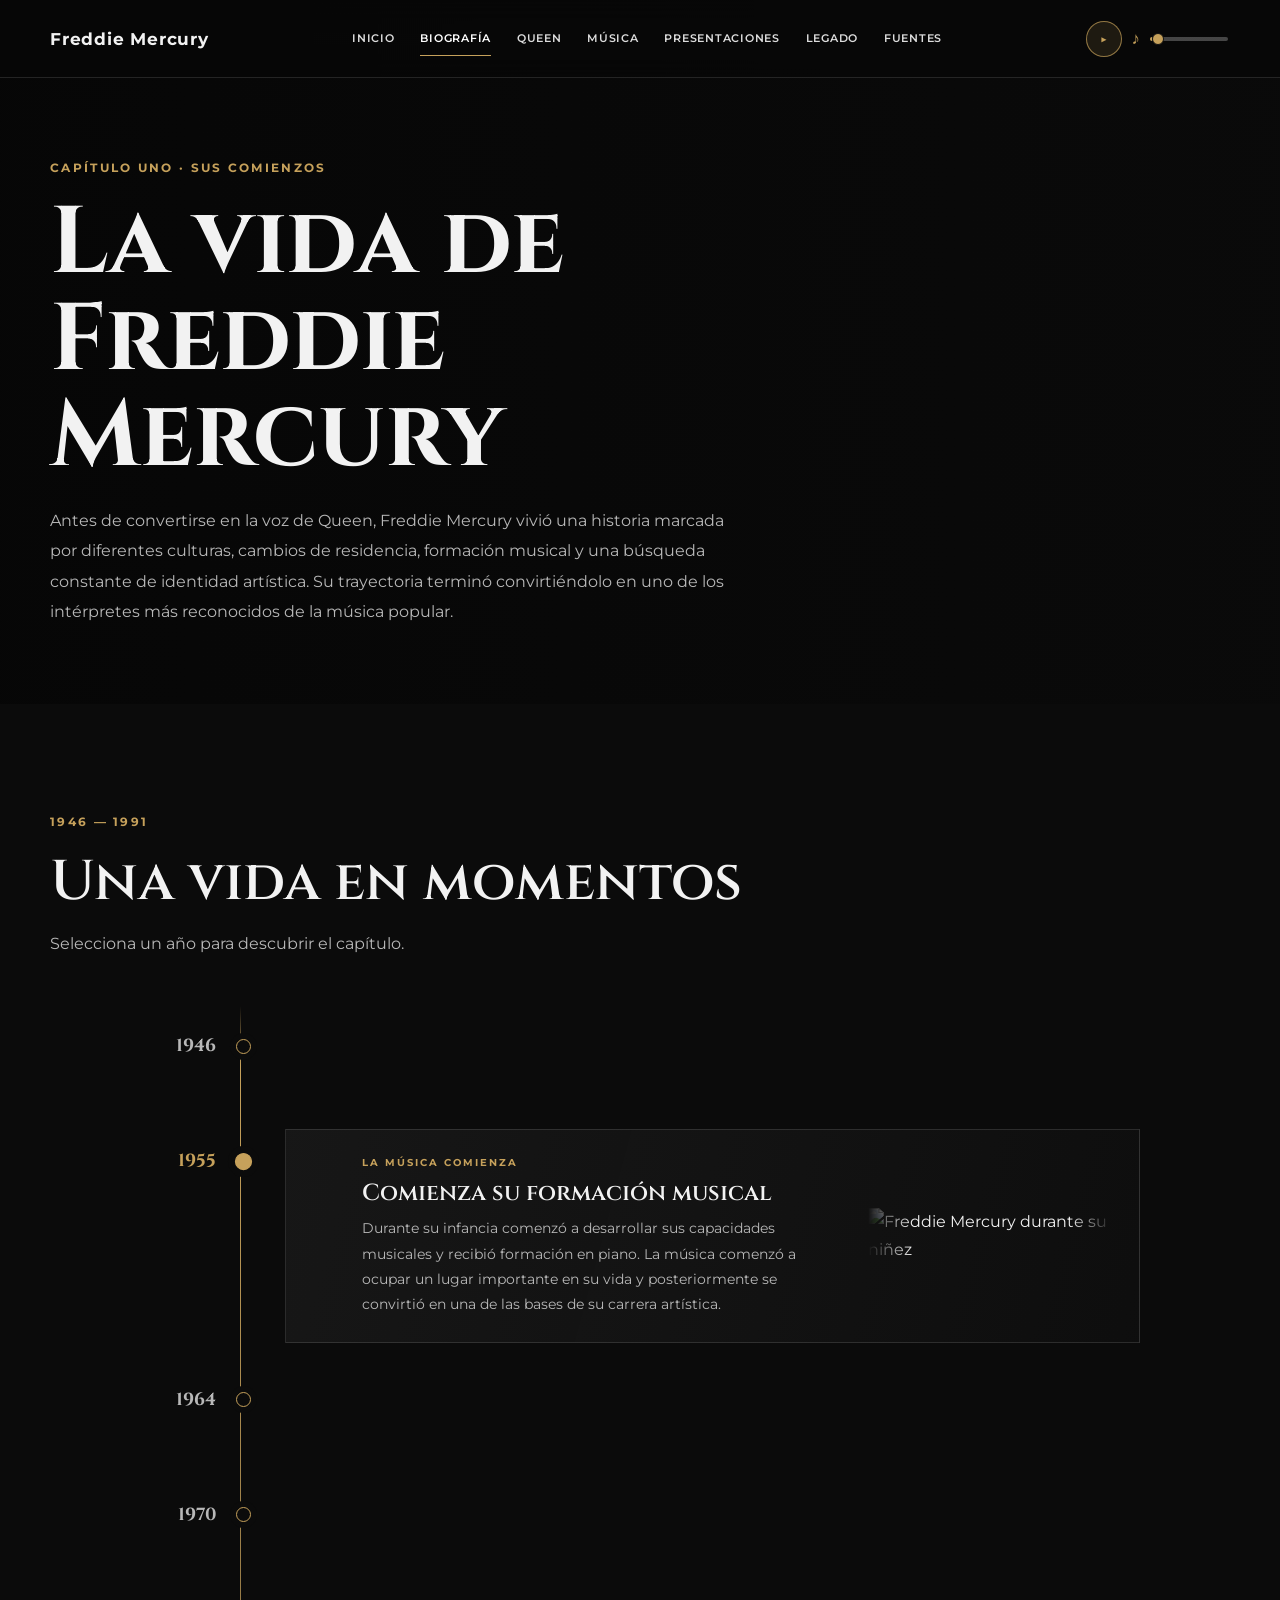
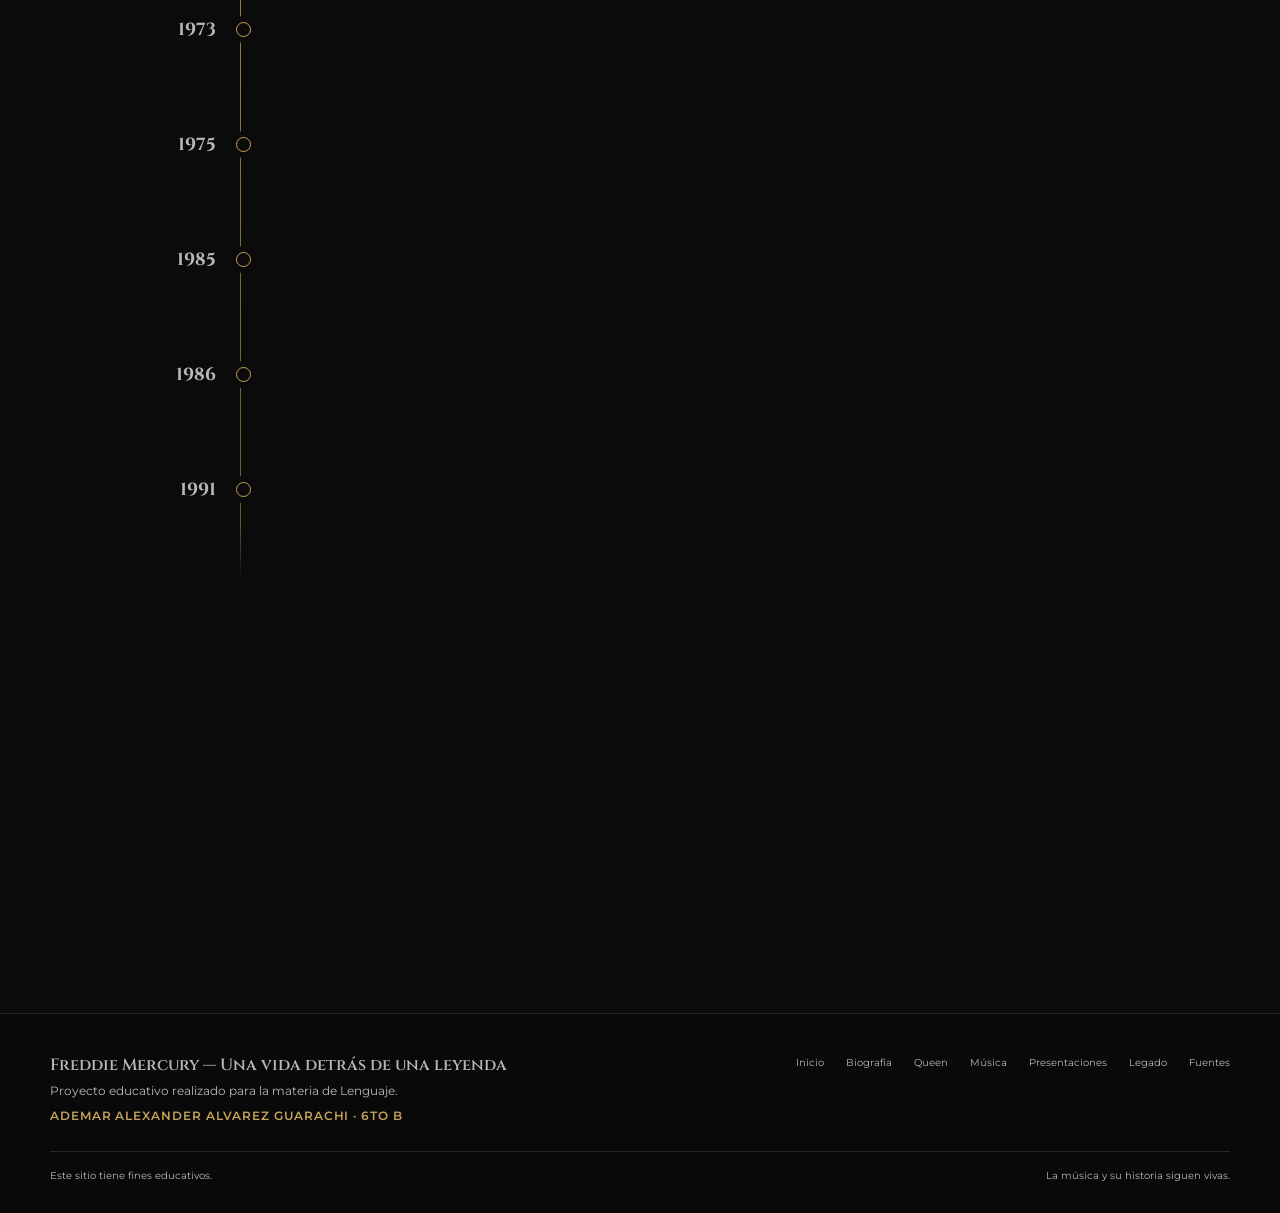
==== commit b608aa03: "correcion en comportamiento de linea de tiempo audio ambiental agregado correcion en enlaces de vide" ====
--- a/pages/biografia.html
+++ b/pages/biografia.html
@@ -1,16 +1,173 @@
 <!doctype html>
-<html lang="es"><head><meta charset="utf-8"><meta name="viewport" content="width=device-width, initial-scale=1"><meta name="description" content="Línea de tiempo de la vida de Freddie Mercury."><meta name="theme-color" content="#0b0b0b"><title>Biografía — Freddie Mercury</title>
-<link rel="preconnect" href="https://fonts.googleapis.com"><link rel="preconnect" href="https://fonts.gstatic.com" crossorigin><link href="https://fonts.googleapis.com/css2?family=Cinzel:wght@500;600;700&family=Montserrat:wght@400;500;600;700&display=swap" rel="stylesheet"><link rel="stylesheet" href="../css/styles.css"><script src="../js/main.js" defer></script></head>
-<body><header class="site-header"><a class="brand" href="../index.html" aria-label="Freddie Mercury, inicio">Freddie Mercury</a><div data-site-nav></div></header><main>
-<section class="page-hero biography-bg"><div class="page-heading reveal"><p class="eyebrow">Capítulo uno · Sus comienzos</p><h1>La vida de<br>Freddie Mercury</h1><p>Antes de convertirse en la voz de Queen, Freddie Mercury vivió una historia marcada por diferentes culturas, cambios de residencia, formación musical y una búsqueda constante de identidad artística. Su trayectoria terminó convirtiéndolo en uno de los intérpretes más reconocidos de la música popular.</p></div></section>
-<section class="section-wrap timeline-section"><div class="section-heading reveal"><p class="eyebrow">1946 — 1991</p><h2>Una vida en momentos</h2><p>Selecciona un año para descubrir el capítulo.</p></div><div class="timeline" data-timeline>
-<article class="timeline-item active" id="year-1946"><button class="timeline-year" aria-expanded="true" aria-controls="story-1946"><span>1946</span><i></i></button><div class="timeline-card" id="story-1946"><div><p class="eyebrow">Los primeros años</p><h3>Nace Farrokh Bulsara</h3><p>Freddie Mercury nació el 5 de septiembre de 1946 con el nombre de Farrokh Bulsara en Stone Town, Zanzíbar. Su infancia transcurrió entre diferentes influencias culturales, algo que posteriormente formaría parte de su identidad.</p></div><img src="https://encrypted-tbn0.gstatic.com/images?q=tbn:ANd9GcTuv9J-8vwOEw9j9x32answrIdRRxtMVS_OIFFk7UkmCzUYGKcxBehm8kA&amp;s=10" alt="Fotografía de Freddie Mercury en su infancia" loading="lazy"></div></article>
-<article class="timeline-item" id="year-1955"><button class="timeline-year" aria-expanded="false" aria-controls="story-1955"><span>1955</span><i></i></button><div class="timeline-card" id="story-1955"><div><p class="eyebrow">La música comienza</p><h3>Comienza su formación musical</h3><p>Durante su infancia comenzó a desarrollar sus capacidades musicales y recibió formación en piano. La música comenzó a ocupar un lugar importante en su vida y posteriormente se convirtió en una de las bases de su carrera artística.</p></div><img src="https://encrypted-tbn0.gstatic.com/images?q=tbn:ANd9GcTuv9J-8vwOEw9j9x32answrIdRRxtMVS_OIFFk7UkmCzUYGKcxBehm8kA&amp;s=10" alt="Freddie Mercury durante su niñez" loading="lazy"></div></article>
-<article class="timeline-item" id="year-1964"><button class="timeline-year" aria-expanded="false" aria-controls="story-1964"><span>1964</span><i></i></button><div class="timeline-card" id="story-1964"><div><p class="eyebrow">Un nuevo comienzo</p><h3>Su familia se establece en Inglaterra</h3><p>La familia Bulsara se trasladó a Inglaterra. Este cambio sería fundamental para el futuro de Freddie, ya que allí entraría en contacto con una escena musical que le permitiría desarrollar progresivamente su carrera.</p></div><img src="https://i.pinimg.com/736x/26/9d/c4/269dc4334ac54cd4ecaa80ecb3d7bc37.jpg" alt="Freddie Mercury junto a su familia" loading="lazy"></div></article>
-<article class="timeline-item" id="year-1970"><button class="timeline-year" aria-expanded="false" aria-controls="story-1970"><span>1970</span><i></i></button><div class="timeline-card" id="story-1970"><div><p class="eyebrow">Una banda toma forma</p><h3>Nace Queen</h3><p>Freddie Mercury se incorporó al proyecto musical formado alrededor de Brian May y Roger Taylor. La agrupación adoptó finalmente el nombre Queen, iniciando una de las historias más importantes del rock.</p></div><img src="https://cloudfront-us-east-1.images.arcpublishing.com/infobae/IU46VWJWFNFFJIG2XIALBLRCHU.jpg" alt="Queen en sus primeros años" loading="lazy"></div></article>
-<article class="timeline-item" id="year-1973"><button class="timeline-year" aria-expanded="false" aria-controls="story-1973"><span>1973</span><i></i></button><div class="timeline-card" id="story-1973"><div><p class="eyebrow">El comienzo discográfico</p><h3>Primer álbum</h3><p>Queen publicó su primer álbum de estudio, titulado <em>Queen</em>. El lanzamiento marcó el comienzo de su carrera discográfica y permitió que la banda comenzara a construir una identidad musical propia.</p></div><img src="https://encrypted-tbn0.gstatic.com/images?q=tbn:ANd9GcT2sAYdNhcBcxao5I2T9Xn78HWLhpvCE22-1MF_5GREaBDpSTPDvWKkpMo&amp;s=10" alt="Imagen relacionada con el primer álbum de Queen" loading="lazy"></div></article>
-<article class="timeline-item" id="year-1975"><button class="timeline-year" aria-expanded="false" aria-controls="story-1975"><span>1975</span><i></i></button><div class="timeline-card" id="story-1975"><div><p class="eyebrow">Una composición única</p><h3>Bohemian Rhapsody</h3><p>Queen publicó <em>Bohemian Rhapsody</em>, una composición de estructura poco convencional que combinaba diferentes estilos musicales. La canción se convirtió en uno de los mayores éxitos de la banda y en una de las obras más reconocidas asociadas con Freddie Mercury.</p></div><img src="https://i.ytimg.com/vi/fJ9rUzIMcZQ/hqdefault.jpg" alt="Queen en la portada del video de Bohemian Rhapsody" loading="lazy"></div></article>
-<article class="timeline-item" id="year-1985"><button class="timeline-year" aria-expanded="false" aria-controls="story-1985"><span>1985</span><i></i></button><div class="timeline-card" id="story-1985"><div><p class="eyebrow">Wembley · Live Aid</p><h3>Una actuación inolvidable</h3><p>Queen participó en Live Aid en el estadio de Wembley. La actuación de aproximadamente 21 minutos se convirtió en uno de los momentos más recordados de la historia de la banda y destacó especialmente por la capacidad de Freddie para conectar con el público.</p></div><img src="https://guitar.com/wp-content/uploads/2023/01/Queen-Live-Aid-Concert@2000x1500.jpg" alt="Freddie Mercury actuando con Queen en Live Aid" loading="lazy"></div></article>
-<article class="timeline-item" id="year-1986"><button class="timeline-year" aria-expanded="false" aria-controls="story-1986"><span>1986</span><i></i></button><div class="timeline-card" id="story-1986"><div><p class="eyebrow">Magic Tour</p><h3>Último concierto con Queen</h3><p>Queen realizó su última gira con Freddie Mercury. La última presentación de aquella gira tuvo lugar en Knebworth Park. Después de esta etapa, Freddie no volvería a realizar otra gira de conciertos con Queen.</p></div><img src="https://encrypted-tbn0.gstatic.com/images?q=tbn:ANd9GcRKRhQ-lppSRh1DiRWNTt7oB8jzw0AWUL5Ad1u2-IH9EVQwreqCIHTACNQ&amp;s=10" alt="Queen durante su última gira con Freddie Mercury" loading="lazy"></div></article>
-<article class="timeline-item" id="year-1991"><button class="timeline-year" aria-expanded="false" aria-controls="story-1991"><span>1991</span><i></i></button><div class="timeline-card" id="story-1991"><div><p class="eyebrow">La huella permanece</p><h3>Fallece Freddie Mercury</h3><p>Freddie Mercury falleció el 24 de noviembre de 1991 en Londres. Su muerte puso fin a su vida, pero no a su influencia. Su música y su figura continuaron alcanzando nuevas generaciones.</p></div><img src="https://www.infobae.com/resizer/v2/https%3A%2F%2Fs3.amazonaws.com%2Farc-wordpress-client-uploads%2Finfobae-wp%2Fwp-content%2Fuploads%2F2019%2F09%2F02141523%2FFreddie-Mercury-en-el-jardin-de-su-mansion-en-Londres-1920-1.jpg?auth=6a0482cc2444c675bcfed53c2877113beccd6bb50302d65e747da6fe67dc6026&amp;smart=true&amp;width=1200&amp;height=900&amp;quality=85" alt="Freddie Mercury en el jardín de su casa en Londres" loading="lazy"></div></article>
-</div></section></main><div data-site-footer></div></body></html>
+<html lang="es">
+
+<head>
+    <meta charset="utf-8">
+    <meta name="viewport" content="width=device-width, initial-scale=1">
+    <meta name="description" content="Línea de tiempo de la vida de Freddie Mercury.">
+    <meta name="theme-color" content="#0b0b0b">
+    <title>Biografía — Freddie Mercury</title>
+    <link rel="preconnect" href="https://fonts.googleapis.com">
+    <link rel="preconnect" href="https://fonts.gstatic.com" crossorigin>
+    <link
+        href="https://fonts.googleapis.com/css2?family=Cinzel:wght@500;600;700&family=Montserrat:wght@400;500;600;700&display=swap"
+        rel="stylesheet">
+    <link rel="stylesheet" href="../css/styles.css">
+    <script src="../js/main.js" defer></script>
+</head>
+
+<body>
+    <header class="site-header"><a class="brand" href="../index.html" aria-label="Freddie Mercury, inicio">Freddie
+            Mercury</a>
+        <div data-site-nav></div>
+    </header>
+    <main>
+        <section class="page-hero biography-bg">
+            <div class="page-heading reveal">
+                <p class="eyebrow">Capítulo uno · Sus comienzos</p>
+                <h1>La vida de<br>Freddie Mercury</h1>
+                <p>Antes de convertirse en la voz de Queen, Freddie Mercury vivió una historia marcada por diferentes
+                    culturas, cambios de residencia, formación musical y una búsqueda constante de identidad artística.
+                    Su trayectoria terminó convirtiéndolo en uno de los intérpretes más reconocidos de la música
+                    popular.</p>
+            </div>
+        </section>
+        <section class="section-wrap timeline-section">
+            <div class="section-heading reveal">
+                <p class="eyebrow">1946 — 1991</p>
+                <h2>Una vida en momentos</h2>
+                <p>Selecciona un año para descubrir el capítulo.</p>
+            </div>
+            <div class="timeline" data-timeline>
+                <article class="timeline-item active" id="year-1946"><button class="timeline-year" aria-expanded="true"
+                        aria-controls="story-1946"><span>1946</span><i></i></button>
+                    <div class="timeline-card" id="story-1946">
+                        <div>
+                            <p class="eyebrow">Los primeros años</p>
+                            <h3>Nace Farrokh Bulsara</h3>
+                            <p>Freddie Mercury nació el 5 de septiembre de 1946 con el nombre de Farrokh Bulsara en
+                                Stone Town, Zanzíbar. Su infancia transcurrió entre diferentes influencias culturales,
+                                algo que posteriormente formaría parte de su identidad.</p>
+                        </div><img
+                            src="https://encrypted-tbn0.gstatic.com/images?q=tbn:ANd9GcTuv9J-8vwOEw9j9x32answrIdRRxtMVS_OIFFk7UkmCzUYGKcxBehm8kA&amp;s=10"
+                            alt="Fotografía de Freddie Mercury en su infancia" loading="lazy">
+                    </div>
+                </article>
+                <article class="timeline-item" id="year-1955"><button class="timeline-year" aria-expanded="false"
+                        aria-controls="story-1955"><span>1955</span><i></i></button>
+                    <div class="timeline-card" id="story-1955">
+                        <div>
+                            <p class="eyebrow">La música comienza</p>
+                            <h3>Comienza su formación musical</h3>
+                            <p>Durante su infancia comenzó a desarrollar sus capacidades musicales y recibió formación
+                                en piano. La música comenzó a ocupar un lugar importante en su vida y posteriormente se
+                                convirtió en una de las bases de su carrera artística.</p>
+                        </div><img
+                            src="https://www.infobae.com/resizer/v2/FVL6YTV6ZFAKZAF4KAHH5TRBMQ.jpg?auth=a4706dc5d1edd48fc6c9e1802adae508b8b7ca14b3a1f89bb715ed76890ff093&amp;smart=true&amp;width=350&amp;height=478&amp;quality=85"
+                            alt="Freddie Mercury durante su niñez" loading="lazy">
+                    </div>
+                </article>
+                <article class="timeline-item" id="year-1964"><button class="timeline-year" aria-expanded="false"
+                        aria-controls="story-1964"><span>1964</span><i></i></button>
+                    <div class="timeline-card" id="story-1964">
+                        <div>
+                            <p class="eyebrow">Un nuevo comienzo</p>
+                            <h3>Su familia se establece en Inglaterra</h3>
+                            <p>La familia Bulsara se trasladó a Inglaterra. Este cambio sería fundamental para el futuro
+                                de Freddie, ya que allí entraría en contacto con una escena musical que le permitiría
+                                desarrollar progresivamente su carrera.</p>
+                        </div><img src="https://i.pinimg.com/736x/26/9d/c4/269dc4334ac54cd4ecaa80ecb3d7bc37.jpg"
+                            alt="Freddie Mercury junto a su familia" loading="lazy">
+                    </div>
+                </article>
+                <article class="timeline-item" id="year-1970"><button class="timeline-year" aria-expanded="false"
+                        aria-controls="story-1970"><span>1970</span><i></i></button>
+                    <div class="timeline-card" id="story-1970">
+                        <div>
+                            <p class="eyebrow">Una banda toma forma</p>
+                            <h3>Nace Queen</h3>
+                            <p>Freddie Mercury se incorporó al proyecto musical formado alrededor de Brian May y Roger
+                                Taylor. La agrupación adoptó finalmente el nombre Queen, iniciando una de las historias
+                                más importantes del rock.</p>
+                        </div><img
+                            src="https://cloudfront-us-east-1.images.arcpublishing.com/infobae/IU46VWJWFNFFJIG2XIALBLRCHU.jpg"
+                            alt="Queen en sus primeros años" loading="lazy">
+                    </div>
+                </article>
+                <article class="timeline-item" id="year-1973"><button class="timeline-year" aria-expanded="false"
+                        aria-controls="story-1973"><span>1973</span><i></i></button>
+                    <div class="timeline-card" id="story-1973">
+                        <div>
+                            <p class="eyebrow">El comienzo discográfico</p>
+                            <h3>Primer álbum</h3>
+                            <p>Queen publicó su primer álbum de estudio, titulado <em>Queen</em>. El lanzamiento marcó
+                                el comienzo de su carrera discográfica y permitió que la banda comenzara a construir una
+                                identidad musical propia.</p>
+                        </div><img
+                            src="https://encrypted-tbn0.gstatic.com/images?q=tbn:ANd9GcT2sAYdNhcBcxao5I2T9Xn78HWLhpvCE22-1MF_5GREaBDpSTPDvWKkpMo&amp;s=10"
+                            alt="Imagen relacionada con el primer álbum de Queen" loading="lazy">
+                    </div>
+                </article>
+                <article class="timeline-item" id="year-1975"><button class="timeline-year" aria-expanded="false"
+                        aria-controls="story-1975"><span>1975</span><i></i></button>
+                    <div class="timeline-card" id="story-1975">
+                        <div>
+                            <p class="eyebrow">Una composición única</p>
+                            <h3>Bohemian Rhapsody</h3>
+                            <p>Queen publicó <em>Bohemian Rhapsody</em>, una composición de estructura poco convencional
+                                que combinaba diferentes estilos musicales. La canción se convirtió en uno de los
+                                mayores éxitos de la banda y en una de las obras más reconocidas asociadas con Freddie
+                                Mercury.</p>
+                        </div><img src="https://i.ytimg.com/vi/fJ9rUzIMcZQ/hqdefault.jpg"
+                            alt="Queen en la portada del video de Bohemian Rhapsody" loading="lazy">
+                    </div>
+                </article>
+                <article class="timeline-item" id="year-1985"><button class="timeline-year" aria-expanded="false"
+                        aria-controls="story-1985"><span>1985</span><i></i></button>
+                    <div class="timeline-card" id="story-1985">
+                        <div>
+                            <p class="eyebrow">Wembley · Live Aid</p>
+                            <h3>Una actuación inolvidable</h3>
+                            <p>Queen participó en Live Aid en el estadio de Wembley. La actuación de aproximadamente 21
+                                minutos se convirtió en uno de los momentos más recordados de la historia de la banda y
+                                destacó especialmente por la capacidad de Freddie para conectar con el público.</p>
+                        </div><img
+                            src="https://guitar.com/wp-content/uploads/2023/01/Queen-Live-Aid-Concert@2000x1500.jpg"
+                            alt="Freddie Mercury actuando con Queen en Live Aid" loading="lazy">
+                    </div>
+                </article>
+                <article class="timeline-item" id="year-1986"><button class="timeline-year" aria-expanded="false"
+                        aria-controls="story-1986"><span>1986</span><i></i></button>
+                    <div class="timeline-card" id="story-1986">
+                        <div>
+                            <p class="eyebrow">Magic Tour</p>
+                            <h3>Último concierto con Queen</h3>
+                            <p>Queen realizó su última gira con Freddie Mercury. La última presentación de aquella gira
+                                tuvo lugar en Knebworth Park. Después de esta etapa, Freddie no volvería a realizar otra
+                                gira de conciertos con Queen.</p>
+                        </div><img
+                            src="https://encrypted-tbn0.gstatic.com/images?q=tbn:ANd9GcRKRhQ-lppSRh1DiRWNTt7oB8jzw0AWUL5Ad1u2-IH9EVQwreqCIHTACNQ&amp;s=10"
+                            alt="Queen durante su última gira con Freddie Mercury" loading="lazy">
+                    </div>
+                </article>
+                <article class="timeline-item" id="year-1991"><button class="timeline-year" aria-expanded="false"
+                        aria-controls="story-1991"><span>1991</span><i></i></button>
+                    <div class="timeline-card" id="story-1991">
+                        <div>
+                            <p class="eyebrow">La huella permanece</p>
+                            <h3>Fallece Freddie Mercury</h3>
+                            <p>Freddie Mercury falleció el 24 de noviembre de 1991 en Londres. Su muerte puso fin a su
+                                vida, pero no a su influencia. Su música y su figura continuaron alcanzando nuevas
+                                generaciones.</p>
+                        </div><img
+                            src="https://www.infobae.com/resizer/v2/https%3A%2F%2Fs3.amazonaws.com%2Farc-wordpress-client-uploads%2Finfobae-wp%2Fwp-content%2Fuploads%2F2019%2F09%2F02141523%2FFreddie-Mercury-en-el-jardin-de-su-mansion-en-Londres-1920-1.jpg?auth=6a0482cc2444c675bcfed53c2877113beccd6bb50302d65e747da6fe67dc6026&amp;smart=true&amp;width=1200&amp;height=900&amp;quality=85"
+                            alt="Freddie Mercury en el jardín de su casa en Londres" loading="lazy">
+                    </div>
+                </article>
+            </div>
+        </section>
+    </main>
+    <div data-site-footer></div>
+</body>
+
+</html>
--- a/css/styles.css
+++ b/css/styles.css
@@ -1,35 +1,1631 @@
 /* RESET */
-*,*::before,*::after{box-sizing:border-box}html{scroll-behavior:smooth;scroll-padding-top:90px}body{margin:0;background:#0b0b0b;color:#f2f2f2;font-family:'Montserrat',Arial,sans-serif;font-size:16px;line-height:1.75}img{display:block;max-width:100%}button,a{font:inherit}a{color:inherit;text-decoration:none}button{color:inherit}::selection{background:#c6a15b;color:#0b0b0b}
+*,
+*::before,
+*::after {
+    box-sizing: border-box
+}
+
+html {
+    scroll-behavior: smooth;
+    scroll-padding-top: 90px
+}
+
+body {
+    margin: 0;
+    background: #0b0b0b;
+    color: #f2f2f2;
+    font-family: 'Montserrat', Arial, sans-serif;
+    font-size: 16px;
+    line-height: 1.75
+}
+
+img {
+    display: block;
+    max-width: 100%
+}
+
+button,
+a {
+    font: inherit
+}
+
+a {
+    color: inherit;
+    text-decoration: none
+}
+
+button {
+    color: inherit
+}
+
+::selection {
+    background: #c6a15b;
+    color: #0b0b0b
+}
+
 /* VARIABLES */
-:root{--bg-main:#0b0b0b;--bg-secondary:#151515;--bg-card:rgba(20,20,20,.88);--text-main:#f2f2f2;--text-muted:#b8b8b8;--white:#fff;--accent:#c6a15b;--border:rgba(255,255,255,.12);--header-height:78px;--serif:'Cinzel',Georgia,serif;--sans:'Montserrat',Arial,sans-serif;--content:1180px}
+:root {
+    --bg-main: #0b0b0b;
+    --bg-secondary: #151515;
+    --bg-card: rgba(20, 20, 20, .88);
+    --text-main: #f2f2f2;
+    --text-muted: #b8b8b8;
+    --white: #fff;
+    --accent: #c6a15b;
+    --border: rgba(255, 255, 255, .12);
+    --header-height: 78px;
+    --serif: 'Cinzel', Georgia, serif;
+    --sans: 'Montserrat', Arial, sans-serif;
+    --content: 1180px
+}
+
 /* GLOBAL */
-.section-wrap{width:min(var(--content),calc(100% - 64px));margin-inline:auto;padding-block:112px}.eyebrow{color:var(--accent);font-size:.72rem;font-weight:700;letter-spacing:.2em;text-transform:uppercase;margin:0 0 18px}.section-heading{max-width:720px;margin-bottom:48px}.section-heading h2,.queen-copy h2{font:600 clamp(2rem,4.5vw,3.5rem)/1.15 var(--serif);margin:0 0 16px}.section-heading>p:last-child{color:var(--text-muted);margin:0}.button{display:inline-flex;align-items:center;justify-content:center;gap:18px;min-height:52px;padding:12px 22px;border:1px solid transparent;text-transform:uppercase;letter-spacing:.09em;font-size:.72rem;font-weight:700;transition:background .25s,border-color .25s,color .25s,transform .25s}.button:hover{transform:translateY(-2px)}.button-primary{background:var(--accent);color:#111}.button-primary:hover{background:#ddbd7d}.button-outline{border-color:rgba(198,161,91,.6);color:var(--accent)}.button-outline:hover{background:var(--accent);color:#111}.text-link{display:inline-flex;gap:10px;align-items:center;color:var(--accent);font-size:.78rem;font-weight:700;letter-spacing:.04em}.text-link span{transition:transform .2s}.text-link:hover span{transform:translate(3px,-3px)}.sr-only{position:absolute;width:1px;height:1px;padding:0;margin:-1px;overflow:hidden;clip:rect(0,0,0,0);white-space:nowrap;border:0}
+.section-wrap {
+    width: min(var(--content), calc(100% - 64px));
+    margin-inline: auto;
+    padding-block: 112px
+}
+
+.eyebrow {
+    color: var(--accent);
+    font-size: .72rem;
+    font-weight: 700;
+    letter-spacing: .2em;
+    text-transform: uppercase;
+    margin: 0 0 18px
+}
+
+.section-heading {
+    max-width: 720px;
+    margin-bottom: 48px
+}
+
+.section-heading h2,
+.queen-copy h2 {
+    font: 600 clamp(2rem, 4.5vw, 3.5rem)/1.15 var(--serif);
+    margin: 0 0 16px
+}
+
+.section-heading>p:last-child {
+    color: var(--text-muted);
+    margin: 0
+}
+
+.button {
+    display: inline-flex;
+    align-items: center;
+    justify-content: center;
+    gap: 18px;
+    min-height: 52px;
+    padding: 12px 22px;
+    border: 1px solid transparent;
+    text-transform: uppercase;
+    letter-spacing: .09em;
+    font-size: .72rem;
+    font-weight: 700;
+    transition: background .25s, border-color .25s, color .25s, transform .25s
+}
+
+.button:hover {
+    transform: translateY(-2px)
+}
+
+.button-primary {
+    background: var(--accent);
+    color: #111
+}
+
+.button-primary:hover {
+    background: #ddbd7d
+}
+
+.button-outline {
+    border-color: rgba(198, 161, 91, .6);
+    color: var(--accent)
+}
+
+.button-outline:hover {
+    background: var(--accent);
+    color: #111
+}
+
+.text-link {
+    display: inline-flex;
+    gap: 10px;
+    align-items: center;
+    color: var(--accent);
+    font-size: .78rem;
+    font-weight: 700;
+    letter-spacing: .04em
+}
+
+.text-link span {
+    transition: transform .2s
+}
+
+.text-link:hover span {
+    transform: translate(3px, -3px)
+}
+
+.sr-only {
+    position: absolute;
+    width: 1px;
+    height: 1px;
+    padding: 0;
+    margin: -1px;
+    overflow: hidden;
+    clip: rect(0, 0, 0, 0);
+    white-space: nowrap;
+    border: 0
+}
+
 /* TYPOGRAPHY */
-h1,h2,h3,p{margin-top:0}h1,h2,h3{font-family:var(--serif);font-weight:600;line-height:1.15}p{color:var(--text-muted)}
+h1,
+h2,
+h3,
+p {
+    margin-top: 0
+}
+
+h1,
+h2,
+h3 {
+    font-family: var(--serif);
+    font-weight: 600;
+    line-height: 1.15
+}
+
+p {
+    color: var(--text-muted)
+}
+
 /* NAVBAR */
-.site-header{height:var(--header-height);position:fixed;inset:0 0 auto;z-index:10;display:flex;align-items:center;justify-content:space-between;padding:0 max(32px,calc((100vw - var(--content))/2));border-bottom:1px solid rgba(255,255,255,.12);background:rgba(8,8,8,.72);backdrop-filter:blur(12px)}.brand{font:700 clamp(.58rem,1vw,.78rem) var(--sans);letter-spacing:.055em;white-space:nowrap}.brand span{color:var(--accent)}.site-nav{display:flex;align-items:center;gap:clamp(14px,2vw,30px)}.site-nav a{position:relative;color:#ddd;font-size:.68rem;font-weight:600;letter-spacing:.07em;text-transform:uppercase;padding-block:10px;transition:color .2s}.site-nav a::after{content:"";position:absolute;left:0;right:100%;bottom:2px;height:1px;background:var(--accent);transition:right .25s}.site-nav a:hover,.site-nav a[aria-current="page"]{color:var(--white)}.site-nav a:hover::after,.site-nav a[aria-current="page"]::after{right:0}.menu-toggle{display:none;width:46px;height:46px;border:1px solid var(--border);background:transparent;cursor:pointer;align-items:center;justify-content:center;flex-direction:column;gap:5px}.menu-toggle span{width:19px;height:1px;background:white;transition:transform .2s,opacity .2s}.menu-toggle[aria-expanded="true"] span:first-child{transform:translateY(3px) rotate(45deg)}.menu-toggle[aria-expanded="true"] span:nth-child(2){opacity:0}.menu-toggle[aria-expanded="true"] span:last-child{transform:translateY(-9px) rotate(-45deg)}
+.site-header {
+    height: var(--header-height);
+    position: fixed;
+    inset: 0 0 auto;
+    z-index: 10;
+    display: flex;
+    align-items: center;
+    justify-content: space-between;
+    padding: 0 max(32px, calc((100vw - var(--content))/2));
+    border-bottom: 1px solid rgba(255, 255, 255, .12);
+    background: rgba(8, 8, 8, .72);
+    backdrop-filter: blur(12px)
+}
+
+.brand {
+    font: 700 clamp(.58rem, 1vw, .78rem) var(--sans);
+    letter-spacing: .055em;
+    white-space: nowrap
+}
+
+.brand span {
+    color: var(--accent)
+}
+
+.site-nav {
+    display: flex;
+    align-items: center;
+    gap: clamp(14px, 2vw, 30px)
+}
+
+.site-nav a {
+    position: relative;
+    color: #ddd;
+    font-size: .68rem;
+    font-weight: 600;
+    letter-spacing: .07em;
+    text-transform: uppercase;
+    padding-block: 10px;
+    transition: color .2s
+}
+
+.site-nav a::after {
+    content: "";
+    position: absolute;
+    left: 0;
+    right: 100%;
+    bottom: 2px;
+    height: 1px;
+    background: var(--accent);
+    transition: right .25s
+}
+
+.site-nav a:hover,
+.site-nav a[aria-current="page"] {
+    color: var(--white)
+}
+
+.site-nav a:hover::after,
+.site-nav a[aria-current="page"]::after {
+    right: 0
+}
+
+.menu-toggle {
+    display: none;
+    width: 46px;
+    height: 46px;
+    border: 1px solid var(--border);
+    background: transparent;
+    cursor: pointer;
+    align-items: center;
+    justify-content: center;
+    flex-direction: column;
+    gap: 5px
+}
+
+.menu-toggle span {
+    width: 19px;
+    height: 1px;
+    background: white;
+    transition: transform .2s, opacity .2s
+}
+
+.menu-toggle[aria-expanded="true"] span:first-child {
+    transform: translateY(3px) rotate(45deg)
+}
+
+.menu-toggle[aria-expanded="true"] span:nth-child(2) {
+    opacity: 0
+}
+
+.menu-toggle[aria-expanded="true"] span:last-child {
+    transform: translateY(-9px) rotate(-45deg)
+}
+
 /* HERO */
-.full-bleed{min-height:100svh}.hero{position:relative;isolation:isolate;display:flex;align-items:center;padding:calc(var(--header-height) + 70px) max(32px,calc((100vw - var(--content))/2)) 100px;background-image:linear-gradient(90deg,rgba(5,5,5,.88) 0%,rgba(5,5,5,.60) 44%,rgba(5,5,5,.14) 100%),linear-gradient(0deg,rgba(5,5,5,.42),transparent 40%),url('https://w.wallhaven.cc/full/47/wallhaven-47jxp3.jpg');background-size:cover;background-position:center 36%}.hero-content{max-width:650px}.hero h1{font:700 clamp(4rem,8vw,7.1rem)/.98 var(--serif);letter-spacing:.025em;margin:0}.hero-subtitle{color:var(--white);font:500 clamp(1.15rem,2vw,1.55rem) var(--serif);margin:24px 0 16px}.hero-copy{max-width:570px;font-size:1rem;line-height:1.9;margin-bottom:28px;color:#d0d0d0}.scroll-cue{position:absolute;bottom:32px;left:50%;transform:translateX(-50%);display:flex;align-items:center;gap:12px;color:#ddd;font-size:.63rem;letter-spacing:.12em;text-transform:uppercase}.scroll-cue span{height:34px;width:20px;border:1px solid rgba(255,255,255,.65);border-radius:20px;position:relative}.scroll-cue span::after{content:"";position:absolute;top:6px;left:8px;width:2px;height:6px;background:var(--accent);animation:scroll-dot 1.5s infinite}.home-intro{padding-block:100px 120px}.home-intro h2{font:600 clamp(2.2rem,5vw,4.1rem)/1.15 var(--serif);margin-bottom:18px}.home-intro>p:not(.eyebrow){max-width:630px}.journey-links{display:grid;grid-template-columns:repeat(5,1fr);margin-top:48px;border-top:1px solid var(--border);border-bottom:1px solid var(--border)}.journey-links a{padding:22px 16px 22px 0;border-right:1px solid var(--border);font:500 .9rem var(--serif);display:grid;gap:8px;transition:color .2s,background .2s}.journey-links a:not(:first-child){padding-left:16px}.journey-links a:last-child{border:0}.journey-links a:hover{color:var(--accent);background:rgba(255,255,255,.025)}.journey-links span{color:var(--accent);font:700 .65rem var(--sans);letter-spacing:.12em}.journey-links b{font:400 1rem var(--sans);color:var(--accent)}
+.full-bleed {
+    min-height: 100svh
+}
+
+.hero {
+    position: relative;
+    isolation: isolate;
+    display: flex;
+    align-items: center;
+    padding: calc(var(--header-height) + 70px) max(32px, calc((100vw - var(--content))/2)) 100px;
+    background-image: linear-gradient(90deg, rgba(5, 5, 5, .88) 0%, rgba(5, 5, 5, .60) 44%, rgba(5, 5, 5, .14) 100%), linear-gradient(0deg, rgba(5, 5, 5, .42), transparent 40%), url('https://w.wallhaven.cc/full/47/wallhaven-47jxp3.jpg');
+    background-size: cover;
+    background-position: center 36%
+}
+
+.hero-content {
+    max-width: 650px
+}
+
+.hero h1 {
+    font: 700 clamp(4rem, 8vw, 7.1rem)/.98 var(--serif);
+    letter-spacing: .025em;
+    margin: 0
+}
+
+.hero-subtitle {
+    color: var(--white);
+    font: 500 clamp(1.15rem, 2vw, 1.55rem) var(--serif);
+    margin: 24px 0 16px
+}
+
+.hero-copy {
+    max-width: 570px;
+    font-size: 1rem;
+    line-height: 1.9;
+    margin-bottom: 28px;
+    color: #d0d0d0
+}
+
+.scroll-cue {
+    position: absolute;
+    bottom: 32px;
+    left: 50%;
+    transform: translateX(-50%);
+    display: flex;
+    align-items: center;
+    gap: 12px;
+    color: #ddd;
+    font-size: .63rem;
+    letter-spacing: .12em;
+    text-transform: uppercase
+}
+
+.scroll-cue span {
+    height: 34px;
+    width: 20px;
+    border: 1px solid rgba(255, 255, 255, .65);
+    border-radius: 20px;
+    position: relative
+}
+
+.scroll-cue span::after {
+    content: "";
+    position: absolute;
+    top: 6px;
+    left: 8px;
+    width: 2px;
+    height: 6px;
+    background: var(--accent);
+    animation: scroll-dot 1.5s infinite
+}
+
+.home-intro {
+    padding-block: 100px 120px
+}
+
+.home-intro h2 {
+    font: 600 clamp(2.2rem, 5vw, 4.1rem)/1.15 var(--serif);
+    margin-bottom: 18px
+}
+
+.home-intro>p:not(.eyebrow) {
+    max-width: 630px
+}
+
+.journey-links {
+    display: grid;
+    grid-template-columns: repeat(5, 1fr);
+    margin-top: 48px;
+    border-top: 1px solid var(--border);
+    border-bottom: 1px solid var(--border)
+}
+
+.journey-links a {
+    padding: 22px 16px 22px 0;
+    border-right: 1px solid var(--border);
+    font: 500 .9rem var(--serif);
+    display: grid;
+    gap: 8px;
+    transition: color .2s, background .2s
+}
+
+.journey-links a:not(:first-child) {
+    padding-left: 16px
+}
+
+.journey-links a:last-child {
+    border: 0
+}
+
+.journey-links a:hover {
+    color: var(--accent);
+    background: rgba(255, 255, 255, .025)
+}
+
+.journey-links span {
+    color: var(--accent);
+    font: 700 .65rem var(--sans);
+    letter-spacing: .12em
+}
+
+.journey-links b {
+    font: 400 1rem var(--sans);
+    color: var(--accent)
+}
+
 /* PAGE HERO */
-.page-hero{min-height:620px;display:flex;align-items:flex-end;position:relative;isolation:isolate;padding:calc(var(--header-height) + 80px) max(32px,calc((100vw - var(--content))/2)) 76px;background-size:cover;background-position:center 38%}.page-hero::before{content:"";position:absolute;z-index:-1;inset:0;background:linear-gradient(90deg,rgba(6,6,6,.9),rgba(6,6,6,.46) 65%,rgba(6,6,6,.25)),linear-gradient(0deg,#0b0b0b 0%,transparent 45%)}.page-heading{max-width:800px}.page-heading h1{font:700 clamp(3.5rem,7.4vw,6.2rem)/1.02 var(--serif);margin:0 0 20px}.page-heading>p:last-child{max-width:680px;font-size:1rem;line-height:1.9;margin:0}.biography-bg{background-image:url('https://w.wallhaven.cc/full/47/wallhaven-47jxp3.jpg')}.queen-bg{background-image:url('https://w.wallhaven.cc/full/p2/wallhaven-p2gylm.jpg')}.music-bg{background-image:url('https://w.wallhaven.cc/full/5d/wallhaven-5d8y69.png')}.performance-bg{background-image:url('https://wallpapercave.com/wp/wp6620627.jpg')}.legacy-bg{background-image:url('https://w.wallhaven.cc/full/yj/wallhaven-yjrqwd.png')}.sources-bg{background-image:url('https://w.wallhaven.cc/full/47/wallhaven-47jxp3.jpg')}
+.page-hero {
+    min-height: 620px;
+    display: flex;
+    align-items: flex-end;
+    position: relative;
+    isolation: isolate;
+    padding: calc(var(--header-height) + 80px) max(32px, calc((100vw - var(--content))/2)) 76px;
+    background-size: cover;
+    background-position: center 38%
+}
+
+.page-hero::before {
+    content: "";
+    position: absolute;
+    z-index: -1;
+    inset: 0;
+    background: linear-gradient(90deg, rgba(6, 6, 6, .9), rgba(6, 6, 6, .46) 65%, rgba(6, 6, 6, .25)), linear-gradient(0deg, #0b0b0b 0%, transparent 45%)
+}
+
+.page-heading {
+    max-width: 800px
+}
+
+.page-heading h1 {
+    font: 700 clamp(3.5rem, 7.4vw, 6.2rem)/1.02 var(--serif);
+    margin: 0 0 20px
+}
+
+.page-heading>p:last-child {
+    max-width: 680px;
+    font-size: 1rem;
+    line-height: 1.9;
+    margin: 0
+}
+
+.biography-bg {
+    background-image: url('https://w.wallhaven.cc/full/47/wallhaven-47jxp3.jpg')
+}
+
+.queen-bg {
+    background-image: url('https://w.wallhaven.cc/full/p2/wallhaven-p2gylm.jpg')
+}
+
+.music-bg {
+    background-image: url('https://w.wallhaven.cc/full/5d/wallhaven-5d8y69.png')
+}
+
+.performance-bg {
+    background-image: url('https://wallpapercave.com/wp/wp6620627.jpg')
+}
+
+.legacy-bg {
+    background-image: url('https://w.wallhaven.cc/full/yj/wallhaven-yjrqwd.png')
+}
+
+.sources-bg {
+    background-image: url('https://w.wallhaven.cc/full/47/wallhaven-47jxp3.jpg')
+}
+
 /* TIMELINE */
-.timeline-section{padding-top:70px}.timeline{position:relative;max-width:1000px;margin:0 auto;padding:8px 0}.timeline::before{content:"";position:absolute;top:0;bottom:0;left:100px;width:1px;background:linear-gradient(transparent,var(--accent) 5%,rgba(198,161,91,.5) 95%,transparent)}.timeline-item{position:relative;padding:0 0 25px 0;min-height:115px}.timeline-year{position:absolute;z-index:1;top:20px;left:0;width:111px;display:flex;align-items:center;justify-content:flex-end;gap:20px;border:0;background:none;padding:0 0 0 0;text-align:right;cursor:pointer}.timeline-year span{font:700 1.1rem var(--serif);color:var(--text-muted);transition:color .2s}.timeline-year i{flex:none;width:15px;height:15px;border:1px solid var(--accent);border-radius:50%;background:#0b0b0b;box-shadow:0 0 0 6px #0b0b0b;transition:background .2s,transform .2s}.timeline-year:hover span,.timeline-item.active .timeline-year span{color:var(--accent)}.timeline-item.active .timeline-year i{background:var(--accent);transform:scale(1.15)}.timeline-card{display:grid;grid-template-columns:1fr 245px;gap:28px;align-items:center;margin-left:145px;padding:0 26px;border:1px solid transparent;background:transparent;opacity:0;max-height:0;overflow:hidden;transform:translateY(-7px);transition:opacity .3s,transform .3s,max-height .35s,padding .3s,margin .3s}.timeline-item.active .timeline-card{opacity:1;max-height:380px;padding:24px 26px 24px 76px;border-color:var(--border);background:linear-gradient(105deg,rgba(24,24,24,.95),rgba(15,15,15,.85));transform:translateY(0)}.timeline-card .eyebrow{margin-bottom:8px;font-size:.63rem}.timeline-card h3{font-size:1.45rem;margin-bottom:10px}.timeline-card p:not(.eyebrow){font-size:.88rem;line-height:1.8;margin:0}.timeline-card img{height:175px;width:100%;object-fit:cover;filter:saturate(.78);mask-image:linear-gradient(90deg,transparent 0%,#000 18%,#000 82%,transparent 100%);-webkit-mask-image:linear-gradient(90deg,transparent 0%,#000 18%,#000 82%,transparent 100%)}
+.timeline-section {
+    padding-top: 70px
+}
+
+.timeline {
+    position: relative;
+    max-width: 1000px;
+    margin: 0 auto;
+    padding: 8px 0
+}
+
+.timeline::before {
+    content: "";
+    position: absolute;
+    top: 0;
+    bottom: 0;
+    left: 100px;
+    width: 1px;
+    background: linear-gradient(transparent, var(--accent) 5%, rgba(198, 161, 91, .5) 95%, transparent)
+}
+
+.timeline-item {
+    position: relative;
+    padding: 0 0 25px 0;
+    min-height: 115px
+}
+
+.timeline-year {
+    position: absolute;
+    z-index: 1;
+    top: 20px;
+    left: 0;
+    width: 111px;
+    display: flex;
+    align-items: center;
+    justify-content: flex-end;
+    gap: 20px;
+    border: 0;
+    background: none;
+    padding: 0 0 0 0;
+    text-align: right;
+    cursor: pointer
+}
+
+.timeline-year span {
+    font: 700 1.1rem var(--serif);
+    color: var(--text-muted);
+    transition: color .2s
+}
+
+.timeline-year i {
+    flex: none;
+    width: 15px;
+    height: 15px;
+    border: 1px solid var(--accent);
+    border-radius: 50%;
+    background: #0b0b0b;
+    box-shadow: 0 0 0 6px #0b0b0b;
+    transition: background .2s, transform .2s
+}
+
+.timeline-year:hover span,
+.timeline-item.active .timeline-year span {
+    color: var(--accent)
+}
+
+.timeline-item.active .timeline-year i {
+    background: var(--accent);
+    transform: scale(1.15)
+}
+
+.timeline-card {
+    grid-template-columns: 1fr 245px;
+    gap: 28px;
+    align-items: center;
+    display: none;
+    margin-left: 145px;
+    padding: 24px 26px 24px 76px;
+    border: 1px solid transparent;
+    background: transparent;
+    opacity: 0;
+    transform: translateY(-7px)
+}
+
+.timeline-item.active .timeline-card {
+    display: grid;
+    opacity: 1;
+    border-color: var(--border);
+    background: linear-gradient(105deg, rgba(24, 24, 24, .95), rgba(15, 15, 15, .85));
+    transform: translateY(0);
+    animation: card-in .3s ease both
+}
+
+.timeline-card .eyebrow {
+    margin-bottom: 8px;
+    font-size: .63rem
+}
+
+.timeline-card h3 {
+    font-size: 1.45rem;
+    margin-bottom: 10px
+}
+
+.timeline-card p:not(.eyebrow) {
+    font-size: .88rem;
+    line-height: 1.8;
+    margin: 0
+}
+
+.timeline-card img {
+    height: auto;
+    width: 100%;
+    max-height: none;
+    object-fit: contain;
+    filter: saturate(.78);
+    mask-image: linear-gradient(90deg, transparent 0%, #000 18%, #000 82%, transparent 100%);
+    -webkit-mask-image: linear-gradient(90deg, transparent 0%, #000 18%, #000 82%, transparent 100%)
+}
+
 /* QUEEN */
-.queen-section{padding-top:76px}.queen-layout{display:grid;grid-template-columns:.95fr 1.05fr;gap:70px;align-items:center}.queen-copy>p:not(.eyebrow){line-height:1.95}.queen-copy h2{margin-bottom:24px}.member-hint{font-size:.82rem;border-left:1px solid var(--accent);padding-left:14px;margin-top:28px}.member-grid{display:grid;grid-template-columns:repeat(2,minmax(125px,1fr));gap:25px 38px;max-width:390px;margin:0 auto 30px}.member-button{border:0;background:none;padding:0;display:grid;justify-items:center;gap:10px;cursor:pointer}.member-portrait{display:block;width:clamp(118px,13vw,164px);aspect-ratio:1;border-radius:50%;overflow:hidden;border:1px solid rgba(255,255,255,.35);box-shadow:0 12px 30px #0008;position:relative;transition:transform .25s,border-color .25s,box-shadow .25s}.member-portrait::after{content:"";position:absolute;inset:0;background:linear-gradient(145deg,rgba(255,255,255,.04),rgba(0,0,0,.45));transition:background .25s}.member-portrait img{width:100%;height:100%;object-fit:cover;filter:grayscale(.52) contrast(1.08);transition:filter .25s,transform .35s}.member-button:hover .member-portrait,.member-button.active .member-portrait{transform:translateY(-4px);border-color:var(--accent);box-shadow:0 12px 36px #000,0 0 0 4px rgba(198,161,91,.12)}.member-button:hover .member-portrait img,.member-button.active .member-portrait img{filter:grayscale(.12) contrast(1.08);transform:scale(1.04)}.member-name{font:600 .82rem var(--serif);letter-spacing:.1em;text-transform:uppercase;color:#ddd}.member-button.active .member-name{color:var(--accent)}.member-card{display:grid;grid-template-columns:140px 1fr;gap:22px;align-items:center;max-width:570px;margin:0 auto;padding:20px;background:var(--bg-card);border:1px solid var(--border);animation:card-in .32s ease both}.member-card>img{width:140px;height:155px;object-fit:cover;filter:saturate(.78)}.member-card .eyebrow{font-size:.62rem;margin-bottom:7px}.member-card h3{font-size:1.4rem;margin:0 0 8px}.member-card p:last-child{font-size:.8rem;line-height:1.7;margin:0}
+.queen-section {
+    padding-top: 76px
+}
+
+.queen-layout {
+    display: grid;
+    grid-template-columns: .95fr 1.05fr;
+    gap: 70px;
+    align-items: center
+}
+
+.queen-copy>p:not(.eyebrow) {
+    line-height: 1.95
+}
+
+.queen-copy h2 {
+    margin-bottom: 24px
+}
+
+.member-hint {
+    font-size: .82rem;
+    border-left: 1px solid var(--accent);
+    padding-left: 14px;
+    margin-top: 28px
+}
+
+.member-grid {
+    display: grid;
+    grid-template-columns: repeat(2, minmax(125px, 1fr));
+    gap: 25px 38px;
+    max-width: 390px;
+    margin: 0 auto 30px
+}
+
+.member-button {
+    border: 0;
+    background: none;
+    padding: 0;
+    display: grid;
+    justify-items: center;
+    gap: 10px;
+    cursor: pointer
+}
+
+.member-portrait {
+    display: block;
+    width: clamp(118px, 13vw, 164px);
+    aspect-ratio: 1;
+    border-radius: 50%;
+    overflow: hidden;
+    border: 1px solid rgba(255, 255, 255, .35);
+    box-shadow: 0 12px 30px #0008;
+    position: relative;
+    transition: transform .25s, border-color .25s, box-shadow .25s
+}
+
+.member-portrait::after {
+    content: "";
+    position: absolute;
+    inset: 0;
+    background: linear-gradient(145deg, rgba(255, 255, 255, .04), rgba(0, 0, 0, .45));
+    transition: background .25s
+}
+
+.member-portrait img {
+    width: 100%;
+    height: 100%;
+    object-fit: cover;
+    filter: grayscale(.52) contrast(1.08);
+    transition: filter .25s, transform .35s
+}
+
+.member-button:hover .member-portrait,
+.member-button.active .member-portrait {
+    transform: translateY(-4px);
+    border-color: var(--accent);
+    box-shadow: 0 12px 36px #000, 0 0 0 4px rgba(198, 161, 91, .12)
+}
+
+.member-button:hover .member-portrait img,
+.member-button.active .member-portrait img {
+    filter: grayscale(.12) contrast(1.08);
+    transform: scale(1.04)
+}
+
+.member-name {
+    font: 600 .82rem var(--serif);
+    letter-spacing: .1em;
+    text-transform: uppercase;
+    color: #ddd
+}
+
+.member-button.active .member-name {
+    color: var(--accent)
+}
+
+.member-card {
+    display: grid;
+    grid-template-columns: 140px 1fr;
+    gap: 22px;
+    align-items: center;
+    max-width: 570px;
+    margin: 0 auto;
+    padding: 20px;
+    background: var(--bg-card);
+    border: 1px solid var(--border);
+    animation: card-in .32s ease both
+}
+
+.member-card>img {
+    width: 140px;
+    height: 155px;
+    object-fit: cover;
+    filter: saturate(.78)
+}
+
+.member-card .eyebrow {
+    font-size: .62rem;
+    margin-bottom: 7px
+}
+
+.member-card h3 {
+    font-size: 1.4rem;
+    margin: 0 0 8px
+}
+
+.member-card p:last-child {
+    font-size: .8rem;
+    line-height: 1.7;
+    margin: 0
+}
+
 /* MUSIC */
-.music-section{padding-top:74px}.music-grid{display:grid;grid-template-columns:repeat(4,minmax(0,1fr));gap:16px}.music-card{min-height:275px;position:relative;padding:28px 23px;background:linear-gradient(145deg,rgba(35,35,35,.94),rgba(17,17,17,.96));border:1px solid var(--border);display:flex;flex-direction:column;justify-content:space-between;transition:transform .25s,border-color .25s}.music-card:hover{transform:translateY(-5px);border-color:rgba(198,161,91,.55)}.track-number{font:600 1.65rem var(--serif);color:var(--accent);opacity:.85}.music-card h2{font-size:1.15rem;margin:12px 0 12px}.music-card p{font-size:.78rem;line-height:1.75;margin-bottom:22px}.music-card .text-link{margin-top:auto;font-size:.67rem;text-transform:uppercase}
+.music-section {
+    padding-top: 74px
+}
+
+.music-grid {
+    display: grid;
+    grid-template-columns: repeat(4, minmax(0, 1fr));
+    gap: 16px
+}
+
+.music-card {
+    min-height: 275px;
+    position: relative;
+    padding: 28px 23px;
+    background: linear-gradient(145deg, rgba(35, 35, 35, .94), rgba(17, 17, 17, .96));
+    border: 1px solid var(--border);
+    display: flex;
+    flex-direction: column;
+    justify-content: space-between;
+    transition: transform .25s, border-color .25s
+}
+
+.music-card:hover {
+    transform: translateY(-5px);
+    border-color: rgba(198, 161, 91, .55)
+}
+
+.track-number {
+    font: 600 1.65rem var(--serif);
+    color: var(--accent);
+    opacity: .85
+}
+
+.music-card h2 {
+    font-size: 1.15rem;
+    margin: 12px 0 12px
+}
+
+.music-card p {
+    font-size: .78rem;
+    line-height: 1.75;
+    margin-bottom: 22px
+}
+
+.music-card .text-link {
+    margin-top: auto;
+    font-size: .67rem;
+    text-transform: uppercase
+}
+
 /* PERFORMANCES */
-.performance-section{padding-top:76px}.performance-grid{display:grid;grid-template-columns:repeat(4,1fr);gap:14px;margin-bottom:80px}.feature-card{padding:25px 22px;border:1px solid var(--border);background:rgba(22,22,22,.75)}.feature-card>span{font:600 .8rem var(--serif);color:var(--accent)}.feature-card h3{font-size:1.35rem;margin:22px 0 10px}.feature-card p{font-size:.82rem;line-height:1.8;margin:0}.live-aid-card{display:grid;grid-template-columns:.9fr 1.1fr;background:#151515;border:1px solid rgba(198,161,91,.35);min-height:500px}.live-aid-image{background:url('https://guitar.com/wp-content/uploads/2023/01/Queen-Live-Aid-Concert@2000x1500.jpg') center/cover;min-height:350px;position:relative}.live-aid-image::after{content:"";position:absolute;inset:0;background:linear-gradient(90deg,transparent 55%,#151515)}.live-aid-copy{padding:42px 42px 40px 18px}.live-aid-copy h2{font-size:2.3rem;margin-bottom:15px}.live-aid-copy h2 span{color:var(--accent);font-size:1.15rem}.live-aid-copy>p:not(.eyebrow){font-size:.88rem;line-height:1.85}.live-aid-copy h3{font:600 .9rem var(--sans);margin:23px 0 10px}.song-list{display:grid;grid-template-columns:1fr 1fr;gap:4px 20px;list-style:none;margin:0 0 24px;padding:0;color:var(--text-muted);font-size:.78rem}.song-list li::before{content:"— ";color:var(--accent)}
+.performance-section {
+    padding-top: 76px
+}
+
+.performance-grid {
+    display: grid;
+    grid-template-columns: repeat(4, 1fr);
+    gap: 14px;
+    margin-bottom: 80px
+}
+
+.feature-card {
+    padding: 25px 22px;
+    border: 1px solid var(--border);
+    background: rgba(22, 22, 22, .75)
+}
+
+.feature-card>span {
+    font: 600 .8rem var(--serif);
+    color: var(--accent)
+}
+
+.feature-card h3 {
+    font-size: 1.35rem;
+    margin: 22px 0 10px
+}
+
+.feature-card p {
+    font-size: .82rem;
+    line-height: 1.8;
+    margin: 0
+}
+
+.live-aid-card {
+    display: grid;
+    grid-template-columns: .9fr 1.1fr;
+    background: #151515;
+    border: 1px solid rgba(198, 161, 91, .35);
+    min-height: 500px
+}
+
+.live-aid-image {
+    background: url('https://guitar.com/wp-content/uploads/2023/01/Queen-Live-Aid-Concert@2000x1500.jpg') center/cover;
+    min-height: 350px;
+    position: relative
+}
+
+.live-aid-image::after {
+    content: "";
+    position: absolute;
+    inset: 0;
+    background: linear-gradient(90deg, transparent 55%, #151515)
+}
+
+.live-aid-copy {
+    padding: 42px 42px 40px 18px
+}
+
+.live-aid-copy h2 {
+    font-size: 2.3rem;
+    margin-bottom: 15px
+}
+
+.live-aid-copy h2 span {
+    color: var(--accent);
+    font-size: 1.15rem
+}
+
+.live-aid-copy>p:not(.eyebrow) {
+    font-size: .88rem;
+    line-height: 1.85
+}
+
+.live-aid-copy h3 {
+    font: 600 .9rem var(--sans);
+    margin: 23px 0 10px
+}
+
+.song-list {
+    display: grid;
+    grid-template-columns: 1fr 1fr;
+    gap: 4px 20px;
+    list-style: none;
+    margin: 0 0 24px;
+    padding: 0;
+    color: var(--text-muted);
+    font-size: .78rem
+}
+
+.song-list li::before {
+    content: "— ";
+    color: var(--accent)
+}
+
 /* LEGACY */
-.legacy-section{padding-top:76px}.legacy-grid{display:grid;grid-template-columns:repeat(3,1fr);gap:15px}.legacy-card{padding:30px 27px;min-height:225px;border:1px solid var(--border);background:linear-gradient(145deg,#191919,#111)}.legacy-mark{color:var(--accent);font-size:1.4rem}.legacy-card h2{font-size:1.15rem;margin:21px 0 10px}.legacy-card p{font-size:.82rem;line-height:1.8;margin:0}.legacy-quote{margin-top:74px;padding:65px 30px;text-align:center;border-top:1px solid var(--border);border-bottom:1px solid var(--border);background:radial-gradient(ellipse at center,rgba(198,161,91,.09),transparent 70%)}.legacy-quote blockquote{font:600 clamp(2rem,5vw,3.7rem)/1.3 var(--serif);margin:0 auto 18px}.legacy-quote>p:last-child{max-width:600px;margin:0 auto}
+.legacy-section {
+    padding-top: 76px
+}
+
+.legacy-grid {
+    display: grid;
+    grid-template-columns: repeat(3, 1fr);
+    gap: 15px
+}
+
+.legacy-card {
+    padding: 30px 27px;
+    min-height: 225px;
+    border: 1px solid var(--border);
+    background: linear-gradient(145deg, #191919, #111)
+}
+
+.legacy-mark {
+    color: var(--accent);
+    font-size: 1.4rem
+}
+
+.legacy-card h2 {
+    font-size: 1.15rem;
+    margin: 21px 0 10px
+}
+
+.legacy-card p {
+    font-size: .82rem;
+    line-height: 1.8;
+    margin: 0
+}
+
+.legacy-quote {
+    margin-top: 74px;
+    padding: 65px 30px;
+    text-align: center;
+    border-top: 1px solid var(--border);
+    border-bottom: 1px solid var(--border);
+    background: radial-gradient(ellipse at center, rgba(198, 161, 91, .09), transparent 70%)
+}
+
+.legacy-quote blockquote {
+    font: 600 clamp(2rem, 5vw, 3.7rem)/1.3 var(--serif);
+    margin: 0 auto 18px
+}
+
+.legacy-quote>p:last-child {
+    max-width: 600px;
+    margin: 0 auto
+}
+
 /* SOURCES */
-.sources-section{padding-top:65px}.sources-list{border-top:1px solid var(--border)}.source-item{padding:26px 0;border-bottom:1px solid var(--border);display:flex;align-items:center;justify-content:space-between;gap:30px}.source-item .eyebrow{font-size:.6rem;margin-bottom:8px}.source-item h2{font:600 1.15rem var(--serif);margin:0 0 5px}.source-item p:not(.eyebrow){font-size:.82rem;margin:0}.source-note{font-size:.78rem;margin-top:25px}
+.sources-section {
+    padding-top: 65px
+}
+
+.sources-list {
+    border-top: 1px solid var(--border)
+}
+
+.source-item {
+    padding: 26px 0;
+    border-bottom: 1px solid var(--border);
+    display: flex;
+    align-items: center;
+    justify-content: space-between;
+    gap: 30px
+}
+
+.source-item .eyebrow {
+    font-size: .6rem;
+    margin-bottom: 8px
+}
+
+.source-item h2 {
+    font: 600 1.15rem var(--serif);
+    margin: 0 0 5px
+}
+
+.source-item p:not(.eyebrow) {
+    font-size: .82rem;
+    margin: 0
+}
+
+.source-note {
+    font-size: .78rem;
+    margin-top: 25px
+}
+
 /* FOOTER */
-.site-footer{border-top:1px solid var(--border);background:#090909;padding:40px max(32px,calc((100vw - var(--content))/2)) 28px}.footer-main{display:flex;align-items:flex-start;justify-content:space-between;gap:40px}.footer-title{font:600 1.02rem var(--serif);margin-bottom:5px}.footer-copy{font-size:.72rem;margin:0}.student-credit{color:var(--accent);letter-spacing:.08em;font-weight:600;margin-top:5px!important}.footer-nav{display:flex;flex-wrap:wrap;justify-content:flex-end;gap:9px 22px;max-width:560px}.footer-nav a{font-size:.65rem;color:var(--text-muted);transition:color .2s}.footer-nav a:hover{color:var(--accent)}.footer-bottom{display:flex;justify-content:space-between;border-top:1px solid var(--border);margin-top:25px;padding-top:15px;color:#777;font-size:.63rem}.footer-bottom p{margin:0;font-size:inherit}
+.site-footer {
+    border-top: 1px solid var(--border);
+    background: #090909;
+    padding: 40px max(32px, calc((100vw - var(--content))/2)) 28px
+}
+
+.footer-main {
+    display: flex;
+    align-items: flex-start;
+    justify-content: space-between;
+    gap: 40px
+}
+
+.footer-title {
+    font: 600 1.02rem var(--serif);
+    margin-bottom: 5px
+}
+
+.footer-copy {
+    font-size: .72rem;
+    margin: 0
+}
+
+.student-credit {
+    color: var(--accent);
+    letter-spacing: .08em;
+    font-weight: 600;
+    margin-top: 5px !important
+}
+
+.footer-nav {
+    display: flex;
+    flex-wrap: wrap;
+    justify-content: flex-end;
+    gap: 9px 22px;
+    max-width: 560px
+}
+
+.footer-nav a {
+    font-size: .65rem;
+    color: var(--text-muted);
+    transition: color .2s
+}
+
+.footer-nav a:hover {
+    color: var(--accent)
+}
+
+.footer-bottom {
+    display: flex;
+    justify-content: space-between;
+    border-top: 1px solid var(--border);
+    margin-top: 25px;
+    padding-top: 15px;
+    color: #777;
+    font-size: .63rem
+}
+
+.footer-bottom p {
+    margin: 0;
+    font-size: inherit
+}
+
 /* ANIMATIONS */
-.reveal{opacity:0;transform:translateY(16px);transition:opacity .65s ease,transform .65s ease}.reveal.is-visible{opacity:1;transform:translateY(0)}@keyframes scroll-dot{0%{opacity:0;transform:translateY(0)}35%{opacity:1}100%{opacity:0;transform:translateY(13px)}}@keyframes card-in{from{opacity:0;transform:translateY(8px)}to{opacity:1;transform:translateY(0)}}
+.reveal {
+    opacity: 0;
+    transform: translateY(16px);
+    transition: opacity .65s ease, transform .65s ease
+}
+
+.reveal.is-visible {
+    opacity: 1;
+    transform: translateY(0)
+}
+
+@keyframes scroll-dot {
+    0% {
+        opacity: 0;
+        transform: translateY(0)
+    }
+
+    35% {
+        opacity: 1
+    }
+
+    100% {
+        opacity: 0;
+        transform: translateY(13px)
+    }
+}
+
+@keyframes card-in {
+    from {
+        opacity: 0;
+        transform: translateY(8px)
+    }
+
+    to {
+        opacity: 1;
+        transform: translateY(0)
+    }
+}
+
 /* RESPONSIVE */
-@media(max-width:1100px){.site-nav{gap:13px}.site-nav a{font-size:.6rem}.queen-layout{gap:40px}.music-grid{grid-template-columns:repeat(2,minmax(0,1fr))}.timeline-card{grid-template-columns:1fr 210px}.performance-grid{grid-template-columns:repeat(2,1fr)}}
-@media(max-width:820px){:root{--header-height:70px}.section-wrap{width:calc(100% - 48px);padding-block:84px}.site-header{padding-inline:24px}.menu-toggle{display:flex}.site-nav{display:none;position:absolute;top:calc(var(--header-height) - 1px);left:0;right:0;background:rgba(10,10,10,.98);padding:12px 24px 22px;border-bottom:1px solid var(--border);flex-direction:column;align-items:stretch;gap:0}.site-nav.is-open{display:flex}.site-nav a{font-size:.76rem;padding:12px 0}.site-nav a::after{display:none}.hero{padding-inline:8vw;background-position:59% center}.hero-content{max-width:570px}.hero h1{font-size:clamp(4rem,11vw,6rem)}.page-hero{min-height:560px;padding-inline:7vw}.journey-links{grid-template-columns:repeat(2,1fr)}.journey-links a:nth-child(2n){border-right:0;padding-left:16px}.journey-links a:last-child{grid-column:span 2;border-top:1px solid var(--border);padding-left:0}.queen-layout{grid-template-columns:1fr;gap:40px}.queen-copy{max-width:700px}.member-grid{max-width:450px}.member-portrait{width:clamp(130px,23vw,175px)}.live-aid-card{grid-template-columns:1fr}.live-aid-image{min-height:300px}.live-aid-image::after{background:linear-gradient(0deg,#151515,transparent 40%)}.live-aid-copy{padding:15px 30px 32px}.legacy-grid{grid-template-columns:repeat(2,1fr)}.footer-main{flex-direction:column}.footer-nav{justify-content:flex-start}}
-@media(max-width:560px){body{font-size:15px}.section-wrap{width:calc(100% - 38px);padding-block:68px}.hero{min-height:92svh;padding:calc(var(--header-height) + 55px) 24px 100px;background-position:62% center;background-image:linear-gradient(90deg,rgba(5,5,5,.83),rgba(5,5,5,.45)),linear-gradient(0deg,rgba(5,5,5,.62),transparent 50%),url('https://w.wallhaven.cc/full/47/wallhaven-47jxp3.jpg')}.hero h1{font-size:clamp(3.3rem,14vw,4.5rem)}.hero-copy{font-size:.88rem;line-height:1.8}.scroll-cue{left:24px;transform:none}.home-intro h2{font-size:2rem}.journey-links{margin-top:32px}.journey-links a{font-size:.78rem;padding-block:17px}.page-hero{min-height:510px;padding:calc(var(--header-height) + 70px) 22px 52px;background-position:58% center}.page-heading h1{font-size:clamp(2.8rem,12vw,4rem)}.page-heading>p:last-child{font-size:.88rem}.timeline-section{padding-top:55px}.timeline::before{left:45px}.timeline-item{min-height:90px;padding-bottom:20px}.timeline-year{top:12px;width:91px;justify-content:flex-end;gap:18px}.timeline-year span{font-size:.94rem}.timeline-year i{width:13px;height:13px}.timeline-card{margin-left:0;padding:0 18px;grid-template-columns:1fr;gap:17px}.timeline-item.active .timeline-card{padding:65px 18px 18px;max-height:700px}.timeline-card img{grid-row:1;height:180px;mask-image:linear-gradient(0deg,transparent 0%,#000 18%,#000 85%,transparent 100%);-webkit-mask-image:linear-gradient(0deg,transparent 0%,#000 18%,#000 85%,transparent 100%)}.timeline-card>div{grid-row:2}.timeline-card h3{font-size:1.25rem}.timeline-card p:not(.eyebrow){font-size:.82rem}.music-grid{grid-template-columns:1fr;gap:12px}.music-card{min-height:238px;padding:24px}.music-card h2{font-size:1.2rem}.performance-grid{grid-template-columns:1fr 1fr;gap:10px;margin-bottom:55px}.feature-card{padding:19px 16px}.feature-card h3{font-size:1.12rem;margin:17px 0 8px}.feature-card p{font-size:.75rem}.live-aid-image{min-height:220px}.live-aid-copy{padding:10px 20px 25px}.live-aid-copy h2{font-size:1.8rem}.song-list{font-size:.72rem;gap:5px 12px}.legacy-grid{grid-template-columns:1fr}.legacy-card{min-height:0;padding:25px}.legacy-quote{margin-top:50px;padding:48px 10px}.source-item{align-items:flex-start;flex-direction:column;gap:16px}.source-item .button{width:100%;min-height:48px}.footer-main{gap:25px}.footer-nav{gap:8px 16px}.footer-bottom{gap:14px;flex-direction:column}.member-grid{gap:20px 14px}.member-card{grid-template-columns:90px 1fr;gap:14px;padding:14px}.member-card>img{width:90px;height:125px}.member-card h3{font-size:1.14rem}.member-card p:last-child{font-size:.74rem}}
-@media(prefers-reduced-motion:reduce){html{scroll-behavior:auto}*,*::before,*::after{animation-duration:.01ms!important;animation-iteration-count:1!important;transition-duration:.01ms!important}.reveal{opacity:1;transform:none}}
+@media(max-width:1100px) {
+    .site-nav {
+        gap: 13px
+    }
+
+    .site-nav a {
+        font-size: .6rem
+    }
+
+    .queen-layout {
+        gap: 40px
+    }
+
+    .music-grid {
+        grid-template-columns: repeat(2, minmax(0, 1fr))
+    }
+
+    .timeline-card {
+        grid-template-columns: 1fr 210px
+    }
+
+    .performance-grid {
+        grid-template-columns: repeat(2, 1fr)
+    }
+}
+
+@media(max-width:820px) {
+    :root {
+        --header-height: 70px
+    }
+
+    .section-wrap {
+        width: calc(100% - 48px);
+        padding-block: 84px
+    }
+
+    .site-header {
+        padding-inline: 24px
+    }
+
+    .menu-toggle {
+        display: flex
+    }
+
+    .site-nav {
+        display: none;
+        position: absolute;
+        top: calc(var(--header-height) - 1px);
+        left: 0;
+        right: 0;
+        background: rgba(10, 10, 10, .98);
+        padding: 12px 24px 22px;
+        border-bottom: 1px solid var(--border);
+        flex-direction: column;
+        align-items: stretch;
+        gap: 0
+    }
+
+    .site-nav.is-open {
+        display: flex
+    }
+
+    .site-nav a {
+        font-size: .76rem;
+        padding: 12px 0
+    }
+
+    .site-nav a::after {
+        display: none
+    }
+
+    .hero {
+        padding-inline: 8vw;
+        background-position: 59% center
+    }
+
+    .hero-content {
+        max-width: 570px
+    }
+
+    .hero h1 {
+        font-size: clamp(4rem, 11vw, 6rem)
+    }
+
+    .page-hero {
+        min-height: 560px;
+        padding-inline: 7vw
+    }
+
+    .journey-links {
+        grid-template-columns: repeat(2, 1fr)
+    }
+
+    .journey-links a:nth-child(2n) {
+        border-right: 0;
+        padding-left: 16px
+    }
+
+    .journey-links a:last-child {
+        grid-column: span 2;
+        border-top: 1px solid var(--border);
+        padding-left: 0
+    }
+
+    .queen-layout {
+        grid-template-columns: 1fr;
+        gap: 40px
+    }
+
+    .queen-copy {
+        max-width: 700px
+    }
+
+    .member-grid {
+        max-width: 450px
+    }
+
+    .member-portrait {
+        width: clamp(130px, 23vw, 175px)
+    }
+
+    .live-aid-card {
+        grid-template-columns: 1fr
+    }
+
+    .live-aid-image {
+        min-height: 300px
+    }
+
+    .live-aid-image::after {
+        background: linear-gradient(0deg, #151515, transparent 40%)
+    }
+
+    .live-aid-copy {
+        padding: 15px 30px 32px
+    }
+
+    .legacy-grid {
+        grid-template-columns: repeat(2, 1fr)
+    }
+
+    .footer-main {
+        flex-direction: column
+    }
+
+    .footer-nav {
+        justify-content: flex-start
+    }
+}
+
+@media(max-width:560px) {
+    body {
+        font-size: 15px
+    }
+
+    .section-wrap {
+        width: calc(100% - 38px);
+        padding-block: 68px
+    }
+
+    .hero {
+        min-height: 92svh;
+        padding: calc(var(--header-height) + 55px) 24px 100px;
+        background-position: 62% center;
+        background-image: linear-gradient(90deg, rgba(5, 5, 5, .83), rgba(5, 5, 5, .45)), linear-gradient(0deg, rgba(5, 5, 5, .62), transparent 50%), url('https://w.wallhaven.cc/full/47/wallhaven-47jxp3.jpg')
+    }
+
+    .hero h1 {
+        font-size: clamp(3.3rem, 14vw, 4.5rem)
+    }
+
+    .hero-copy {
+        font-size: .88rem;
+        line-height: 1.8
+    }
+
+    .scroll-cue {
+        left: 24px;
+        transform: none
+    }
+
+    .home-intro h2 {
+        font-size: 2rem
+    }
+
+    .journey-links {
+        margin-top: 32px
+    }
+
+    .journey-links a {
+        font-size: .78rem;
+        padding-block: 17px
+    }
+
+    .page-hero {
+        min-height: 510px;
+        padding: calc(var(--header-height) + 70px) 22px 52px;
+        background-position: 58% center
+    }
+
+    .page-heading h1 {
+        font-size: clamp(2.8rem, 12vw, 4rem)
+    }
+
+    .page-heading>p:last-child {
+        font-size: .88rem
+    }
+
+    .timeline-section {
+        padding-top: 55px
+    }
+
+    .timeline::before {
+        left: 45px
+    }
+
+    .timeline-item {
+        min-height: 90px;
+        padding-bottom: 20px
+    }
+
+    .timeline-year {
+        top: 12px;
+        width: 91px;
+        justify-content: flex-end;
+        gap: 18px
+    }
+
+    .timeline-year span {
+        font-size: .94rem
+    }
+
+    .timeline-year i {
+        width: 13px;
+        height: 13px
+    }
+
+    .timeline-card {
+        margin-left: 0;
+        padding: 0 18px;
+        grid-template-columns: 1fr;
+        gap: 17px
+    }
+
+    .timeline-item.active .timeline-card {
+        padding: 65px 18px 18px
+    }
+
+    .timeline-card img {
+        grid-row: 1;
+        height: auto;
+        width: 100%;
+        max-height: none;
+        object-fit: contain;
+        mask-image: linear-gradient(0deg, transparent 0%, #000 18%, #000 85%, transparent 100%);
+        -webkit-mask-image: linear-gradient(0deg, transparent 0%, #000 18%, #000 85%, transparent 100%)
+    }
+
+    .timeline-card>div {
+        grid-row: 2
+    }
+
+    .timeline-card h3 {
+        font-size: 1.25rem
+    }
+
+    .timeline-card p:not(.eyebrow) {
+        font-size: .82rem
+    }
+
+    .music-grid {
+        grid-template-columns: 1fr;
+        gap: 12px
+    }
+
+    .music-card {
+        min-height: 238px;
+        padding: 24px
+    }
+
+    .music-card h2 {
+        font-size: 1.2rem
+    }
+
+    .performance-grid {
+        grid-template-columns: 1fr 1fr;
+        gap: 10px;
+        margin-bottom: 55px
+    }
+
+    .feature-card {
+        padding: 19px 16px
+    }
+
+    .feature-card h3 {
+        font-size: 1.12rem;
+        margin: 17px 0 8px
+    }
+
+    .feature-card p {
+        font-size: .75rem
+    }
+
+    .live-aid-image {
+        min-height: 220px
+    }
+
+    .live-aid-copy {
+        padding: 10px 20px 25px
+    }
+
+    .live-aid-copy h2 {
+        font-size: 1.8rem
+    }
+
+    .song-list {
+        font-size: .72rem;
+        gap: 5px 12px
+    }
+
+    .legacy-grid {
+        grid-template-columns: 1fr
+    }
+
+    .legacy-card {
+        min-height: 0;
+        padding: 25px
+    }
+
+    .legacy-quote {
+        margin-top: 50px;
+        padding: 48px 10px
+    }
+
+    .source-item {
+        align-items: flex-start;
+        flex-direction: column;
+        gap: 16px
+    }
+
+    .source-item .button {
+        width: 100%;
+        min-height: 48px
+    }
+
+    .footer-main {
+        gap: 25px
+    }
+
+    .footer-nav {
+        gap: 8px 16px
+    }
+
+    .footer-bottom {
+        gap: 14px;
+        flex-direction: column
+    }
+
+    .member-grid {
+        gap: 20px 14px
+    }
+
+    .member-card {
+        grid-template-columns: 90px 1fr;
+        gap: 14px;
+        padding: 14px
+    }
+
+    .member-card>img {
+        width: 90px;
+        height: 125px
+    }
+
+    .member-card h3 {
+        font-size: 1.14rem
+    }
+
+    .member-card p:last-child {
+        font-size: .74rem
+    }
+}
+
+@media(prefers-reduced-motion:reduce) {
+    html {
+        scroll-behavior: auto
+    }
+
+    *,
+    *::before,
+    *::after {
+        animation-duration: .01ms !important;
+        animation-iteration-count: 1 !important;
+        transition-duration: .01ms !important
+    }
+
+    .reveal {
+        opacity: 1;
+        transform: none
+    }
+}
+
+/* AUDIO PLAYER */
+.brand {
+    white-space: nowrap;
+    font-size: 1.08rem;
+    letter-spacing: .045em
+}
+
+.audio-controls {
+    display: flex;
+    align-items: center;
+    gap: 10px;
+    flex: none
+}
+
+.audio-play {
+    width: 36px;
+    height: 36px;
+    border: 1px solid rgba(198, 161, 91, .7);
+    border-radius: 50%;
+    display: grid;
+    place-items: center;
+    background: rgba(198, 161, 91, .12);
+    color: var(--accent);
+    font-size: .75rem;
+    cursor: pointer;
+    transition: background .2s, color .2s, transform .2s
+}
+
+.audio-play:hover {
+    background: var(--accent);
+    color: #111;
+    transform: scale(1.05)
+}
+
+.volume-control {
+    display: flex;
+    align-items: center;
+    gap: 8px;
+    color: var(--accent)
+}
+
+.volume-icon {
+    font: 600 1.05rem var(--serif)
+}
+
+.volume-control input {
+    appearance: none;
+    width: 78px;
+    height: 4px;
+    border-radius: 9px;
+    background: linear-gradient(to right, var(--accent) 0 var(--volume-level, 10%), rgba(255, 255, 255, .25) var(--volume-level, 10%) 100%);
+    cursor: pointer
+}
+
+.volume-control input::-webkit-slider-thumb {
+    appearance: none;
+    width: 12px;
+    height: 12px;
+    border-radius: 50%;
+    background: var(--accent);
+    border: 1px solid #111
+}
+
+.volume-control input::-moz-range-thumb {
+    width: 10px;
+    height: 10px;
+    border-radius: 50%;
+    background: var(--accent);
+    border: 1px solid #111
+}
+
+.audio-play:focus-visible,
+.volume-control input:focus-visible,
+.menu-toggle:focus-visible {
+    outline: 2px solid var(--accent);
+    outline-offset: 3px
+}
+
+/* Espacio de desplazamiento antes y después de la línea de tiempo para enfocar también sus extremos. */
+.timeline-section {
+    padding-top: clamp(70px, 12vh, 150px);
+    padding-bottom: clamp(250px, 48vh, 560px)
+}
+
+.timeline-year {
+    scroll-margin-block: 42vh
+}
+
+@media(max-width:1100px) {
+    .brand {
+        font-size: .98rem
+    }
+
+    .audio-controls {
+        gap: 7px
+    }
+
+    .volume-control {
+        gap: 5px
+    }
+
+    .volume-control input {
+        width: 62px
+    }
+}
+
+@media(max-width:820px) {
+    .site-header {
+        gap: 12px
+    }
+
+    .brand {
+        font-size: 1.03rem;
+        margin-right: auto
+    }
+
+    .audio-controls {
+        order: 2
+    }
+
+    .menu-toggle {
+        order: 3;
+        flex: none
+    }
+
+    .volume-control input {
+        width: 62px
+    }
+}
+
+@media(max-width:560px) {
+    .site-header {
+        padding-inline: 18px;
+        gap: 9px
+    }
+
+    .brand {
+        font-size: .88rem;
+        letter-spacing: .01em
+    }
+
+    .audio-controls {
+        gap: 5px
+    }
+
+    .audio-play {
+        width: 34px;
+        height: 34px
+    }
+
+    .volume-control {
+        gap: 3px
+    }
+
+    .volume-icon {
+        font-size: .9rem
+    }
+
+    .volume-control input {
+        width: 43px
+    }
+
+    .menu-toggle {
+        width: 38px;
+        height: 38px
+    }
+
+    .timeline-section {
+        padding-top: 65px;
+        padding-bottom: 48vh
+    }
+}
